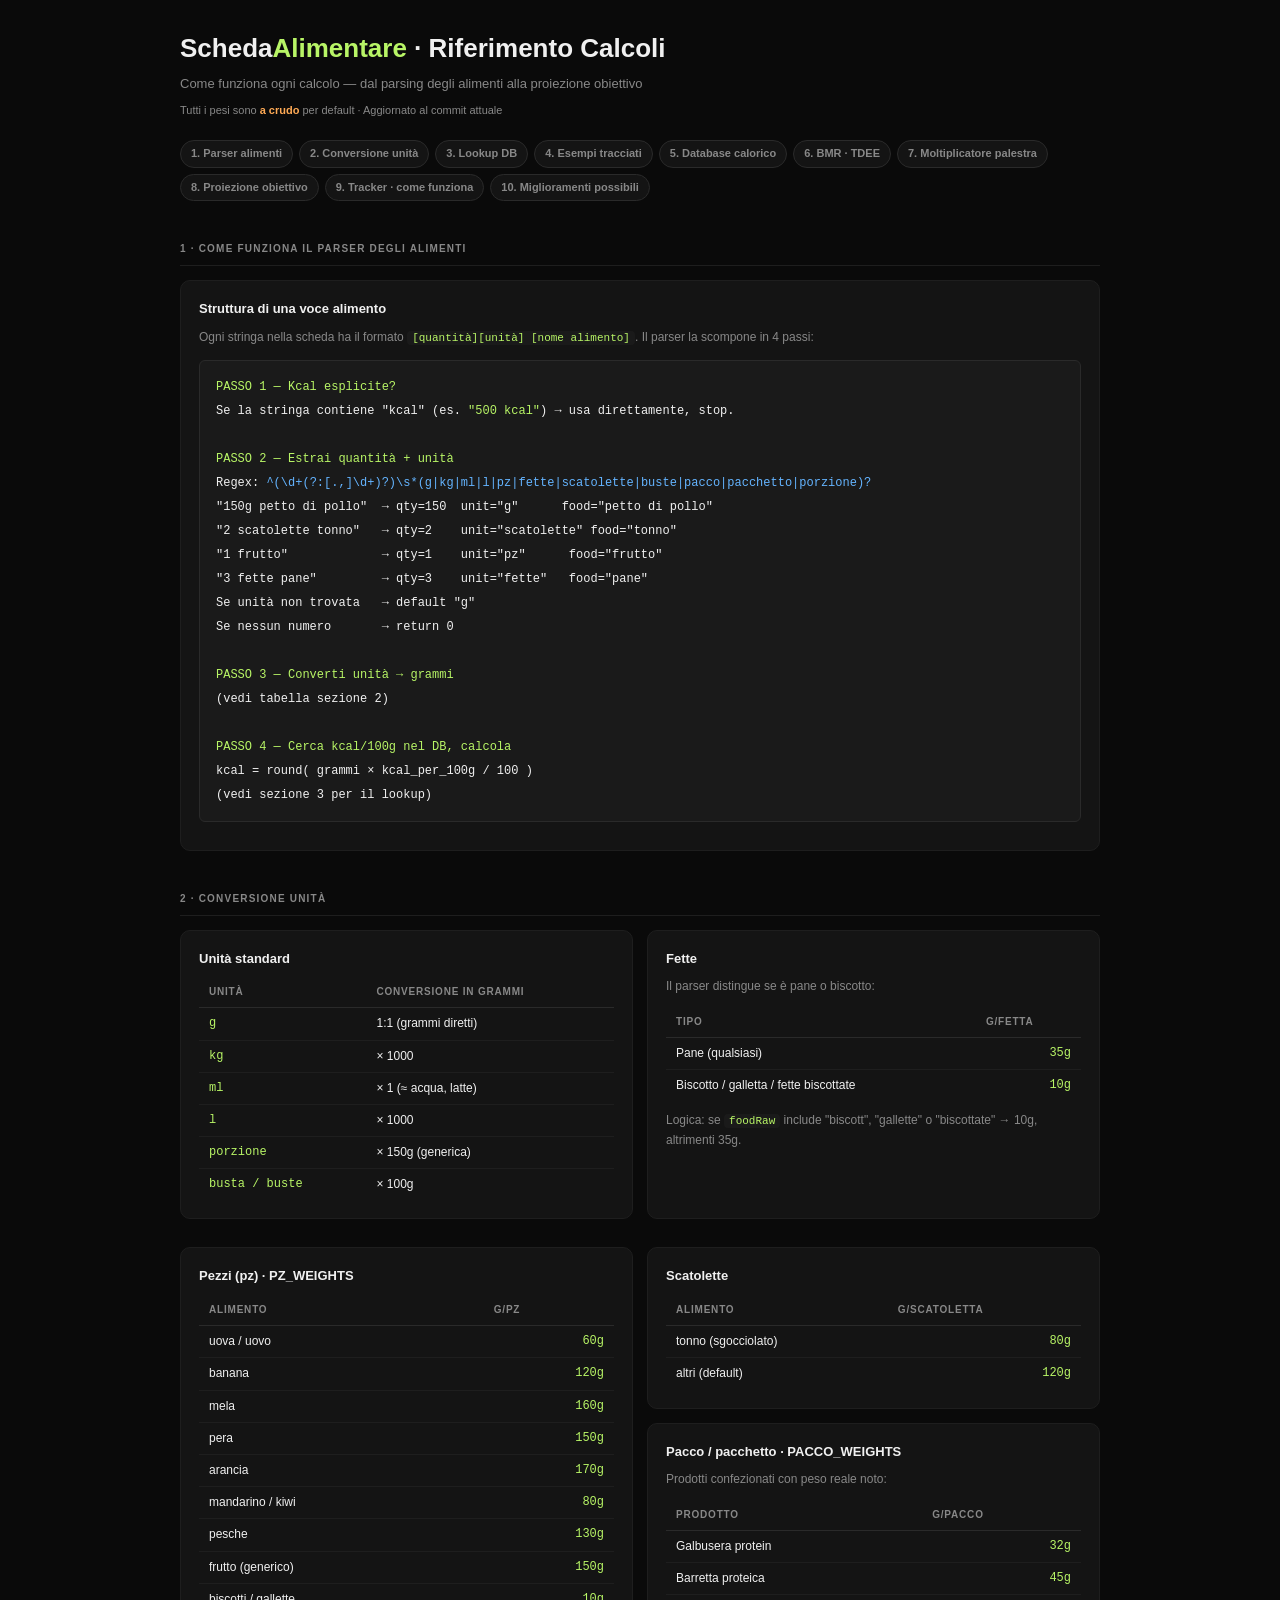
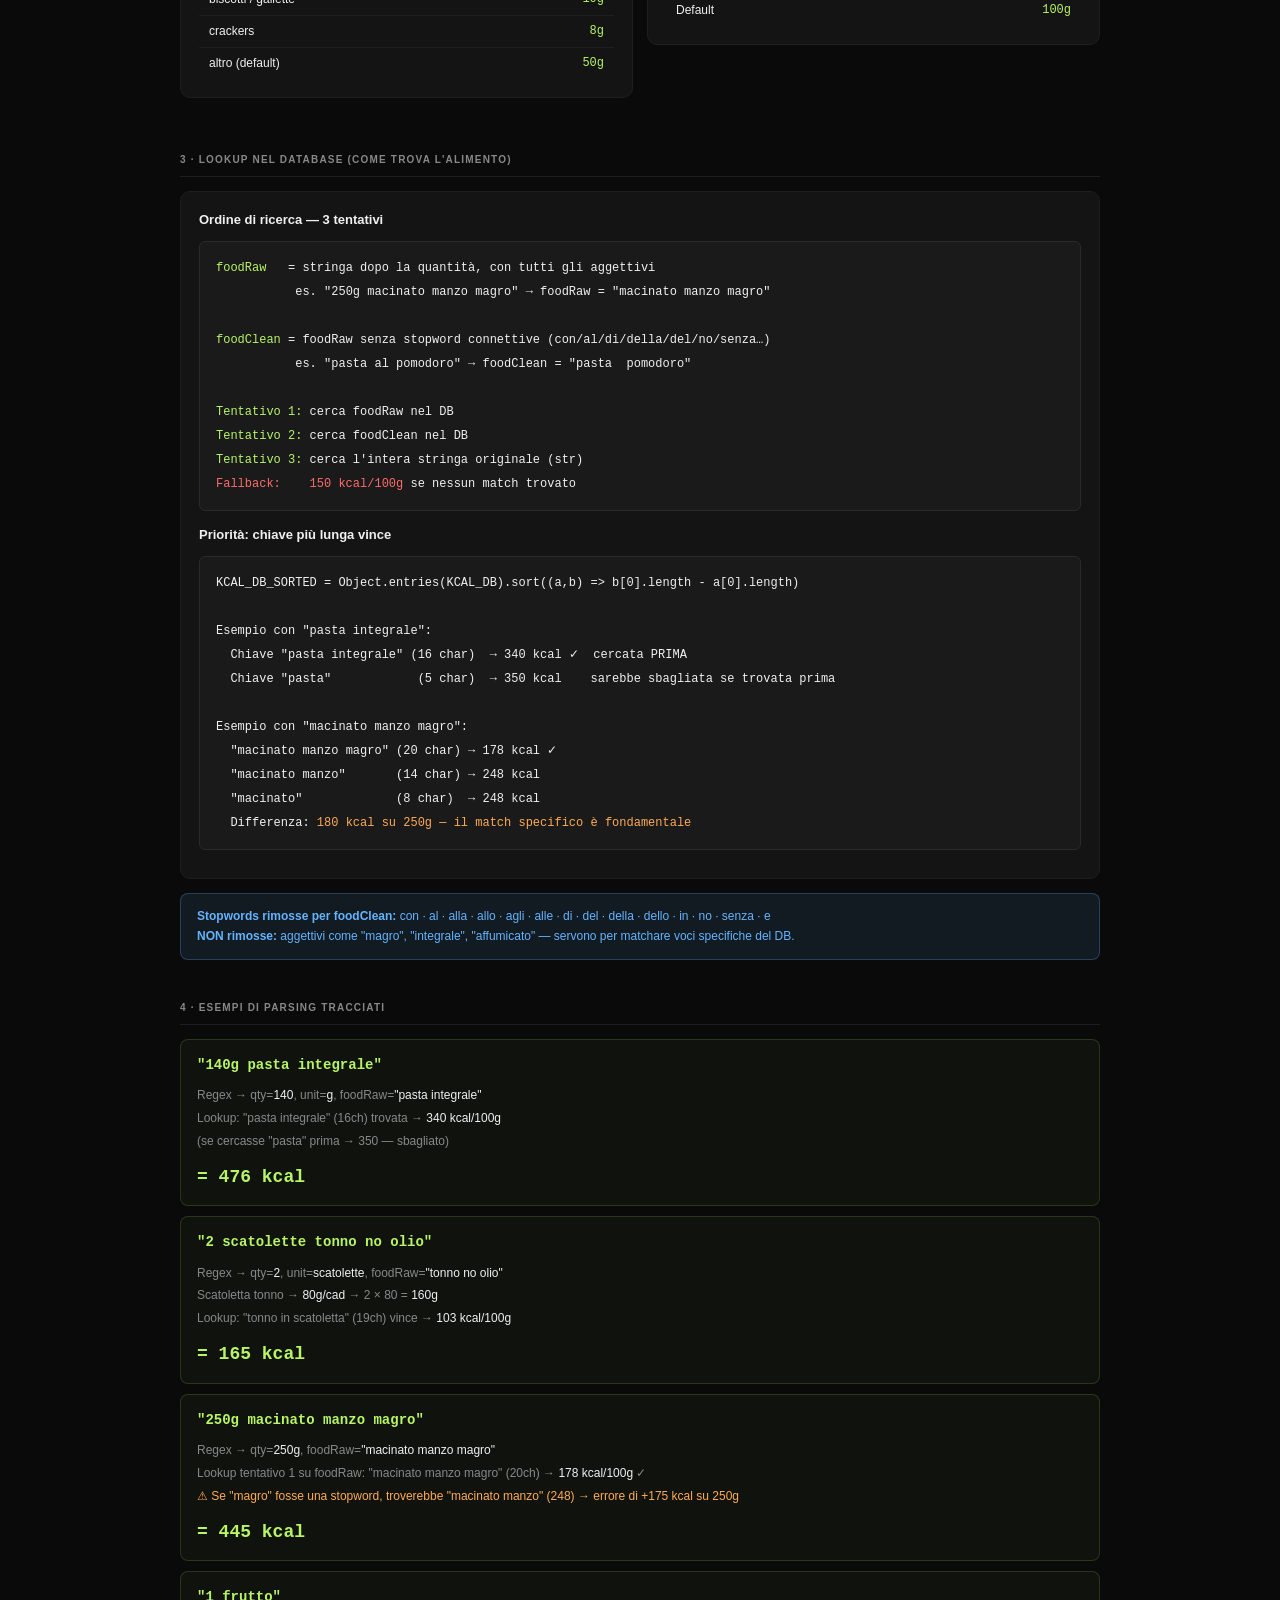
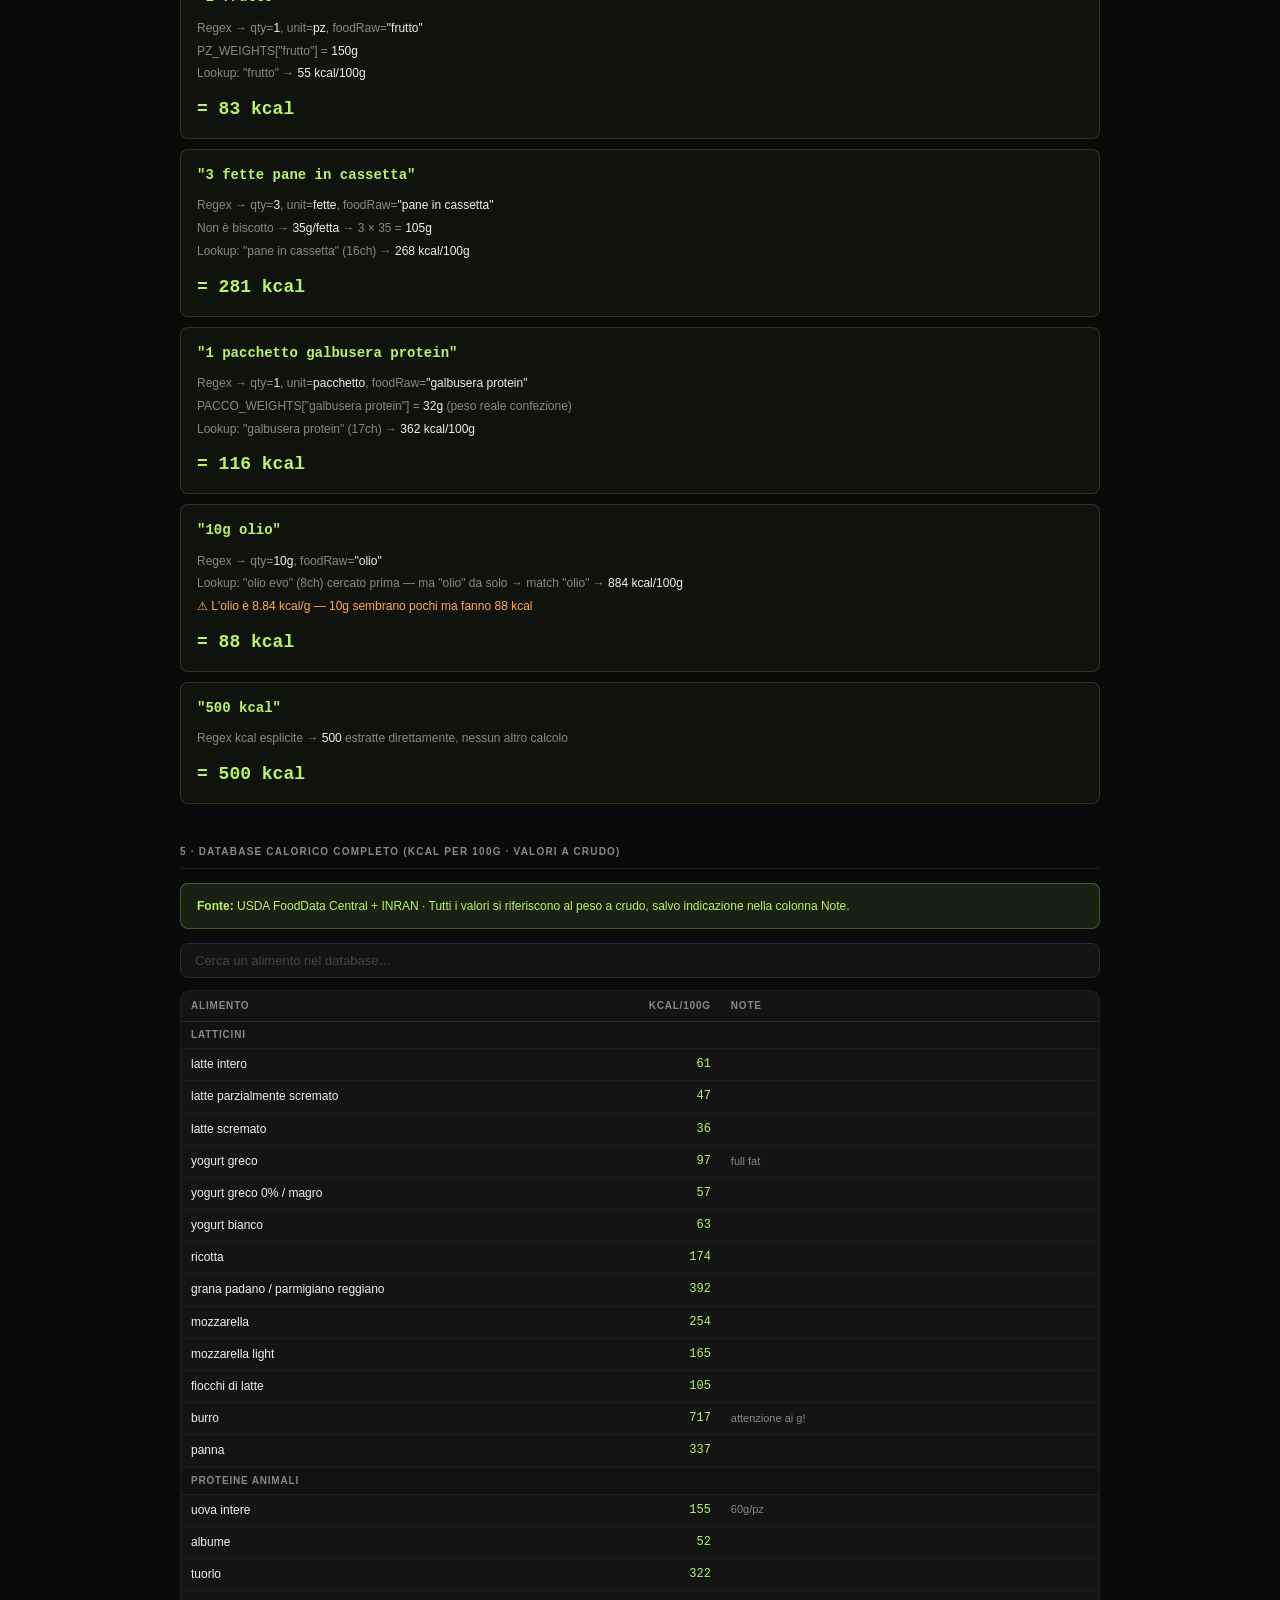
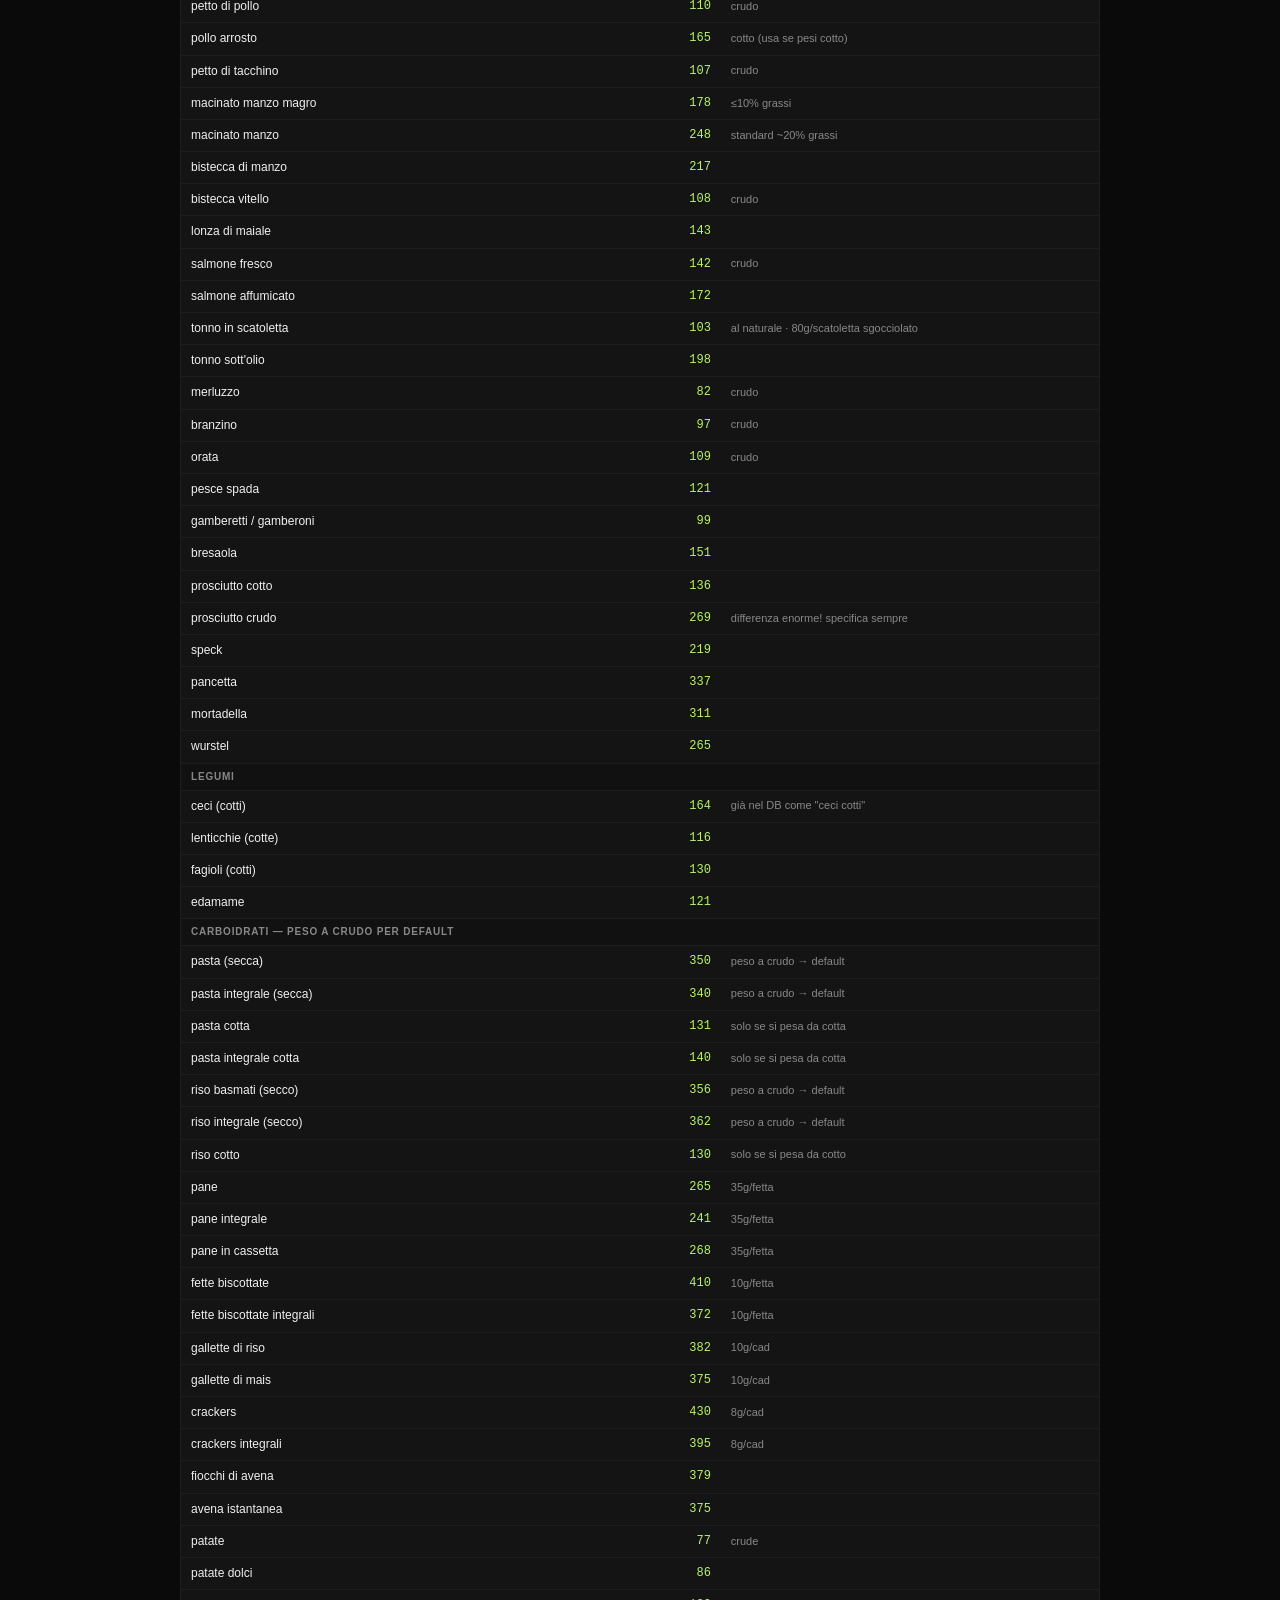
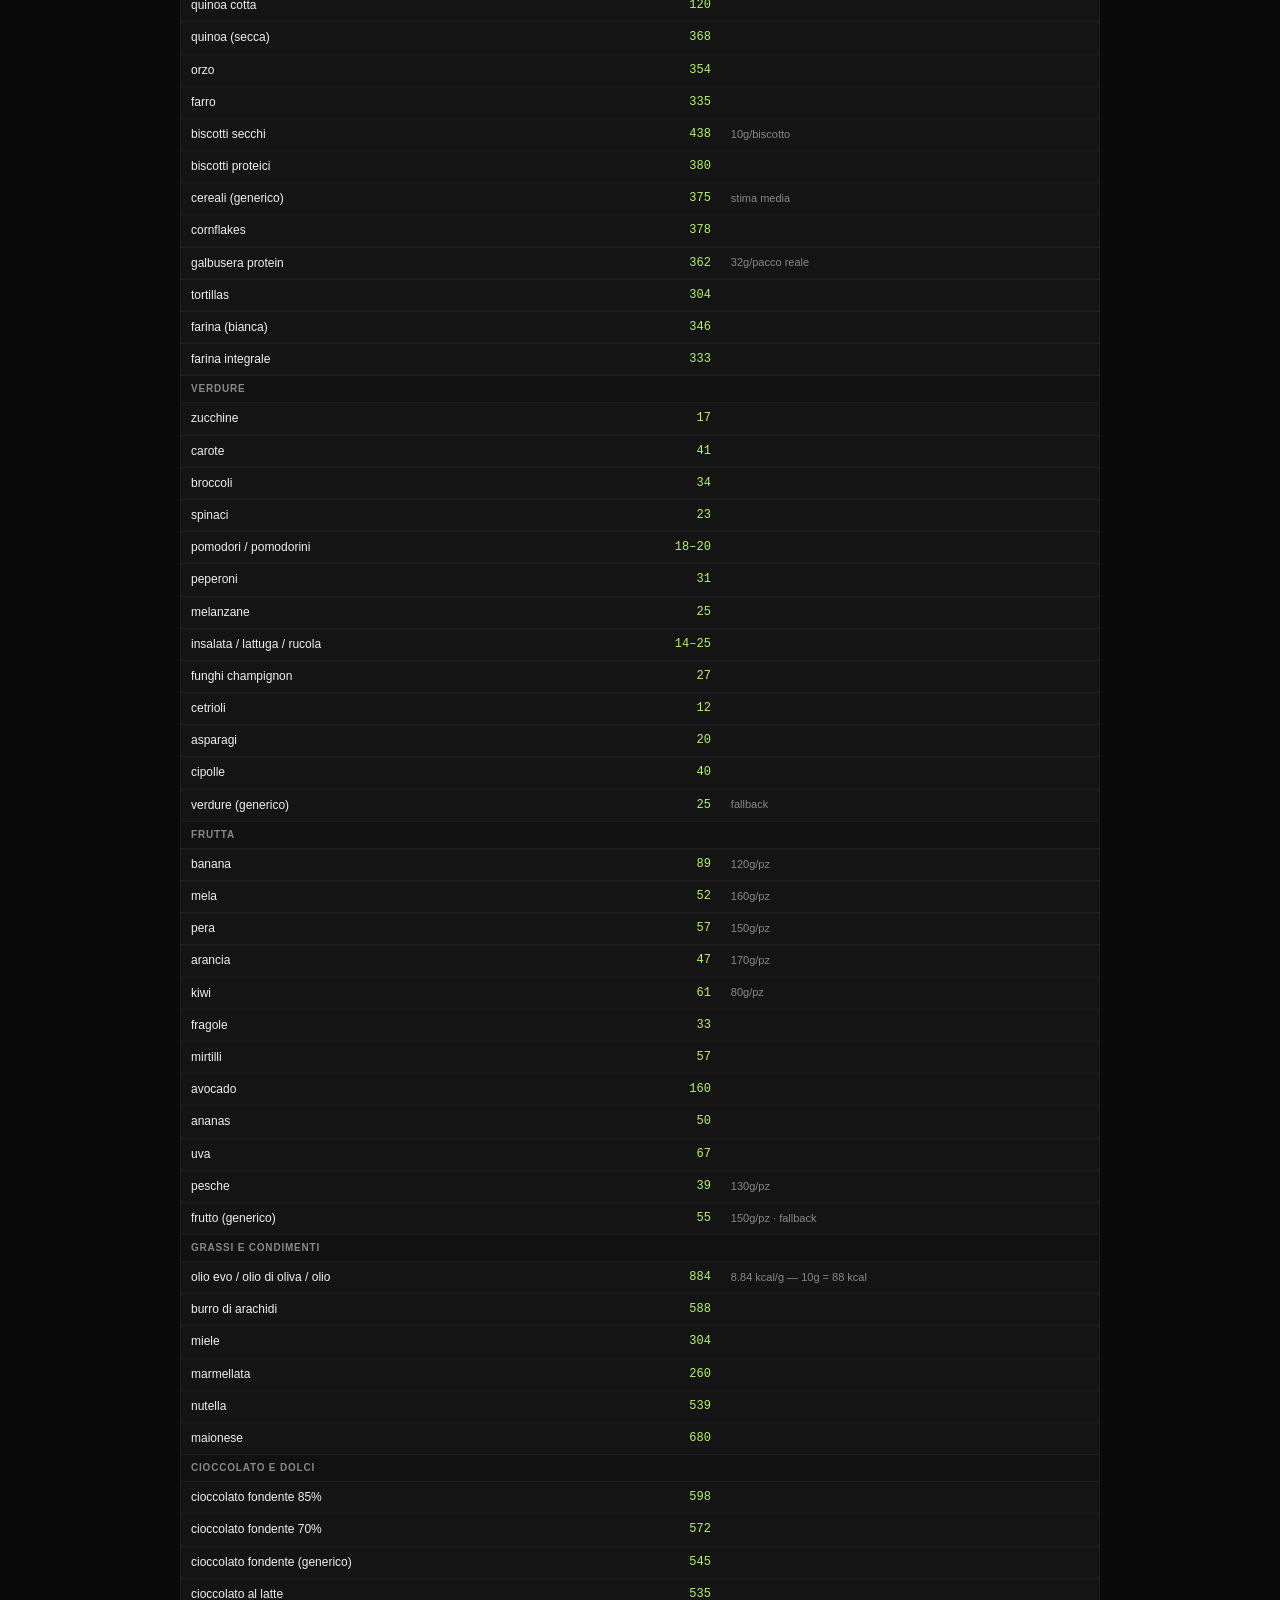
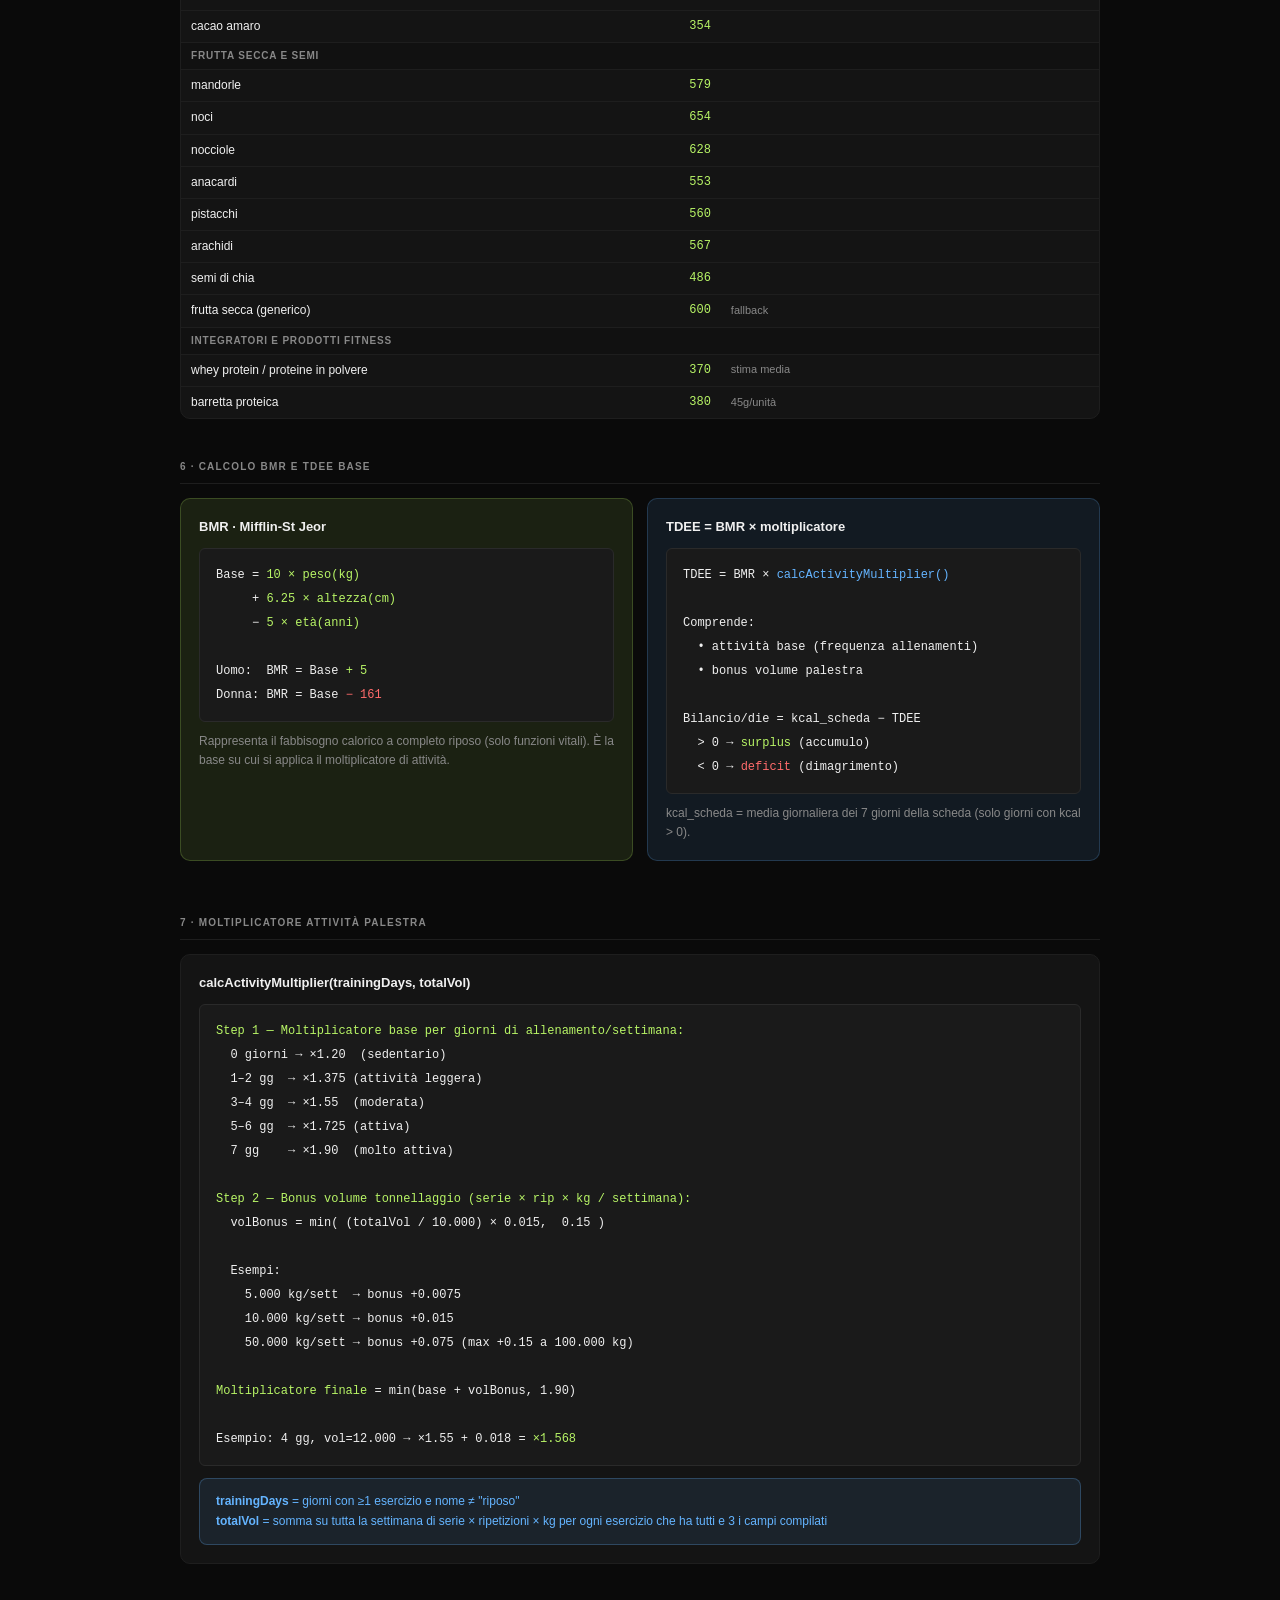
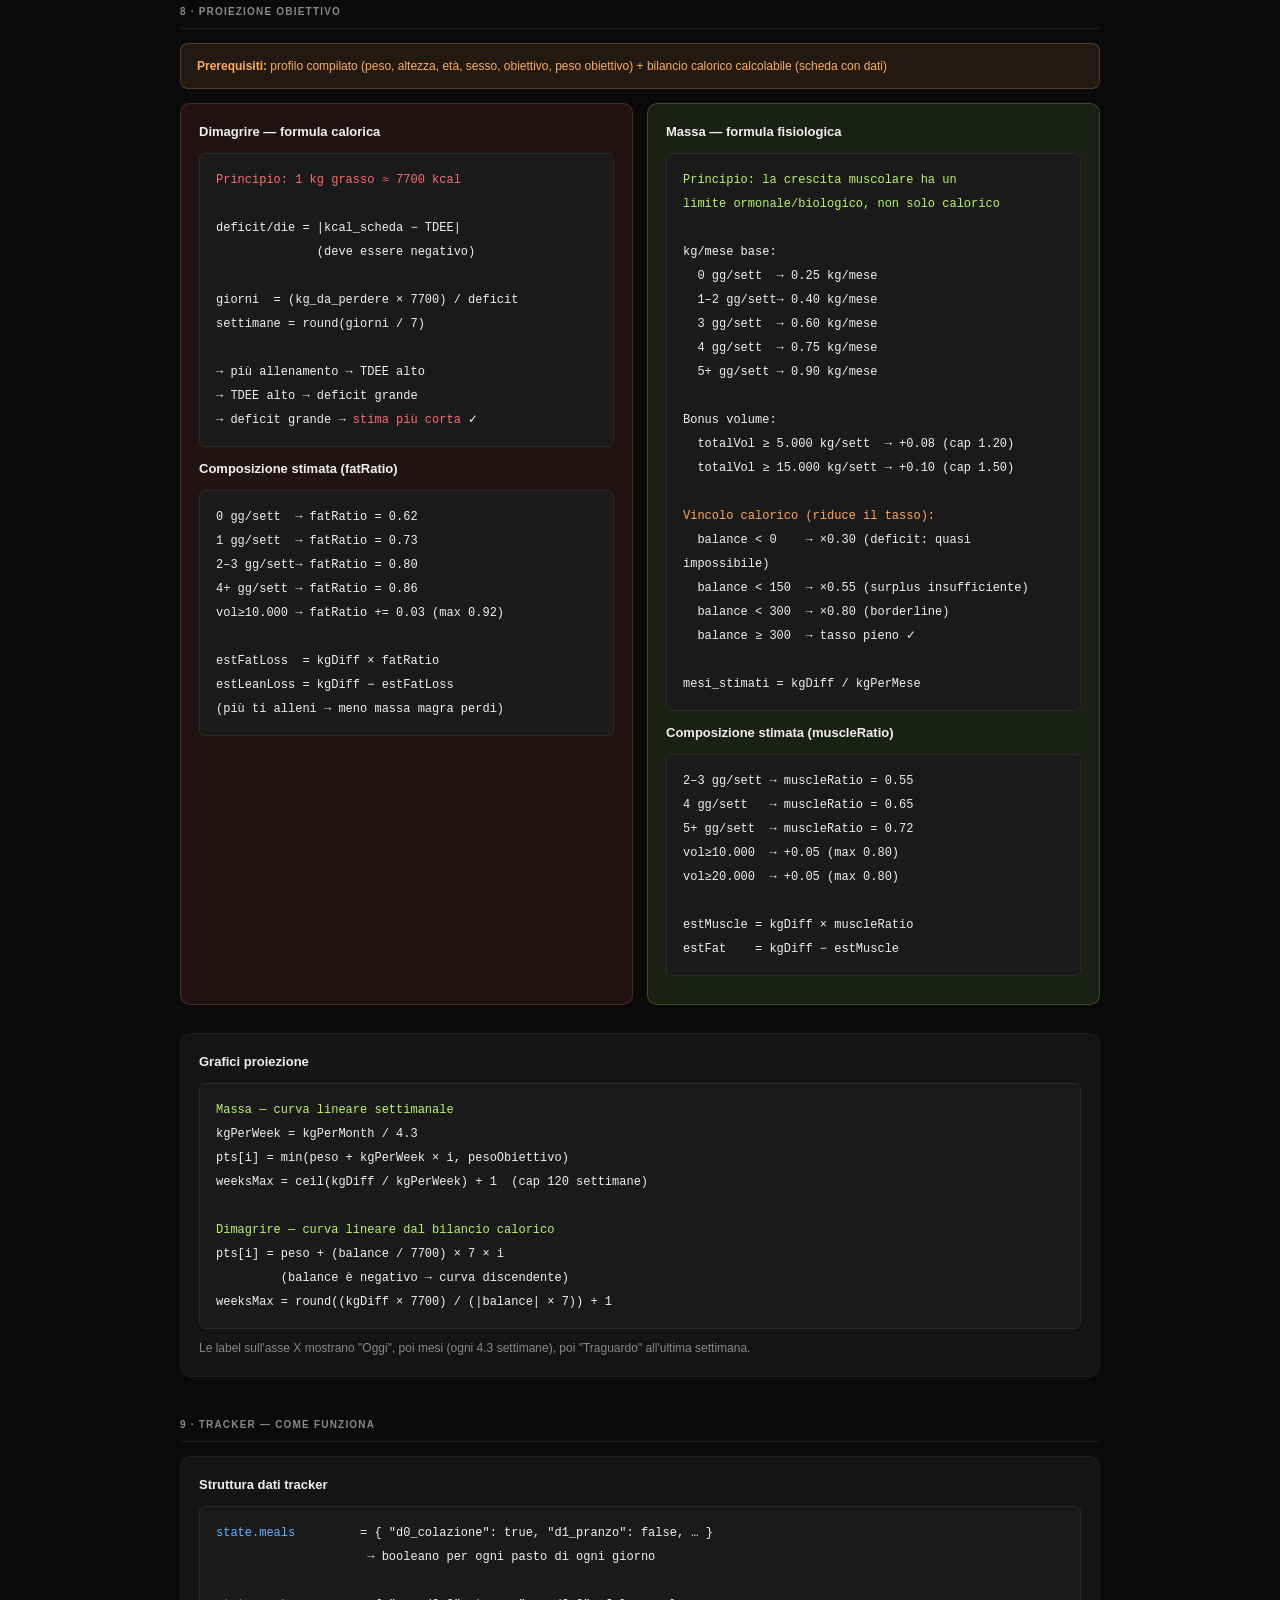
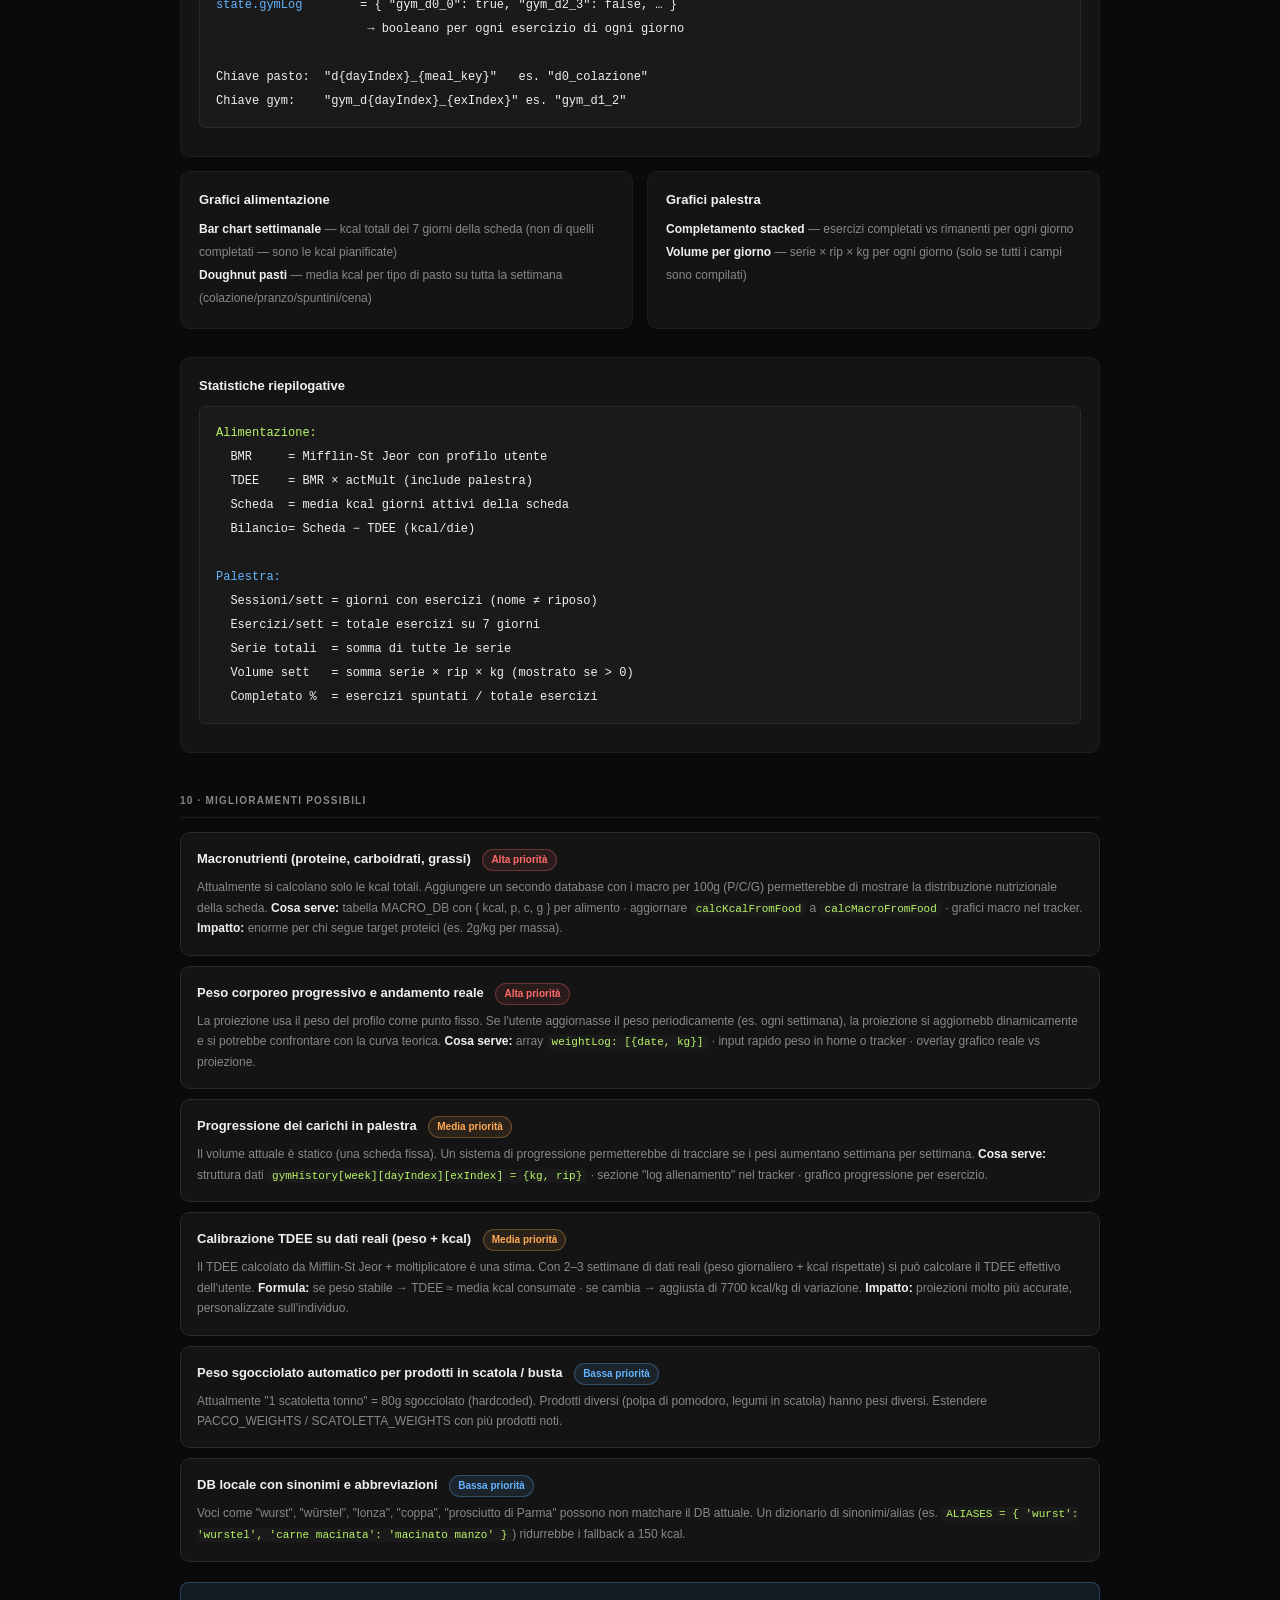
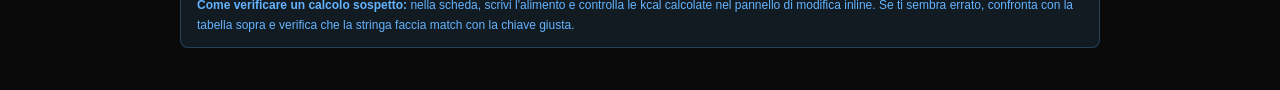
==== calorie-reference.html @ 5e5587f1 "Rewrite calorie-reference.html with full technical documentation Complete coverage of all calculatio" ====
<!DOCTYPE html>
<html lang="it">
<head>
<meta charset="UTF-8">
<meta name="viewport" content="width=device-width, initial-scale=1.0">
<title>SchedaAlimentare · Riferimento completo calcoli</title>
<style>
  :root {
    --green: #b8f566; --green-dim: rgba(184,245,102,.1);
    --blue: #64b4ff;  --blue-dim: rgba(100,180,255,.1);
    --orange: #ffaa55; --orange-dim: rgba(255,170,85,.1);
    --red: #ff6b6b;   --red-dim: rgba(255,107,107,.1);
    --bg: #0a0a0a; --bg2: #111; --card: #141414; --card2: #1a1a1a;
    --border: #1e1e1e; --border2: #2a2a2a;
    --text: #f0f0f0; --mid: #888; --soft: #444;
    --mono: 'Courier New', monospace;
  }
  * { box-sizing: border-box; margin: 0; padding: 0; }
  body { background: var(--bg); color: var(--text); font-family: -apple-system, BlinkMacSystemFont, 'Segoe UI', sans-serif; font-size: 13px; line-height: 1.6; padding: 28px 20px; max-width: 960px; margin: 0 auto; }
  a { color: var(--green); text-decoration: none; }

  /* ── Typography ── */
  h1 { font-size: 26px; font-weight: 800; margin-bottom: 4px; }
  h1 em { color: var(--green); font-style: normal; }
  .sub { color: var(--mid); font-size: 13px; margin-bottom: 8px; }
  .toc { display: flex; flex-wrap: wrap; gap: 6px; margin: 20px 0 36px; }
  .toc a { font-size: 11px; font-weight: 700; padding: 4px 10px; background: var(--card); border: 1px solid var(--border2); border-radius: 20px; color: var(--mid); transition: color .15s, border-color .15s; }
  .toc a:hover { color: var(--green); border-color: rgba(184,245,102,.3); }
  h2 { font-size: 10px; font-weight: 700; letter-spacing: .12em; text-transform: uppercase; color: var(--mid); margin: 40px 0 14px; border-bottom: 1px solid var(--border); padding-bottom: 8px; }
  h3 { font-size: 13px; font-weight: 700; margin-bottom: 8px; color: var(--text); }

  /* ── Cards ── */
  .card { background: var(--card); border: 1px solid var(--border); border-radius: 10px; padding: 18px; margin-bottom: 14px; }
  .card-green { background: var(--green-dim); border-color: rgba(184,245,102,.2); }
  .card-blue  { background: var(--blue-dim);  border-color: rgba(100,180,255,.2); }
  .card-orange{ background: var(--orange-dim);border-color: rgba(255,170,85,.2); }
  .card-red   { background: var(--red-dim);   border-color: rgba(255,107,107,.2); }
  .two-col { display: grid; grid-template-columns: 1fr 1fr; gap: 14px; margin-bottom: 14px; }
  .three-col { display: grid; grid-template-columns: 1fr 1fr 1fr; gap: 14px; margin-bottom: 14px; }
  @media(max-width:640px){ .two-col,.three-col { grid-template-columns:1fr; } }

  /* ── Code/formula ── */
  .formula { font-family: var(--mono); background: var(--card2); border: 1px solid var(--border2); border-radius: 6px; padding: 14px 16px; margin: 10px 0; font-size: 12px; line-height: 2; white-space: pre-wrap; }
  .hl   { color: var(--green); }
  .hlb  { color: var(--blue); }
  .hlo  { color: var(--orange); }
  .hlr  { color: var(--red); }
  code  { font-family: var(--mono); background: var(--card2); border-radius: 4px; padding: 1px 5px; font-size: 11px; color: var(--green); }

  /* ── Tables ── */
  table { width: 100%; border-collapse: collapse; }
  th { text-align: left; font-size: 10px; font-weight: 700; letter-spacing: .08em; text-transform: uppercase; color: var(--mid); padding: 7px 10px; border-bottom: 1px solid var(--border2); }
  td { padding: 6px 10px; border-bottom: 1px solid var(--border); font-size: 12px; }
  tr:last-child td { border-bottom: none; }
  td.mono { font-family: var(--mono); color: var(--green); }
  td.num  { font-family: var(--mono); color: var(--green); text-align: right; }
  td.note { color: var(--mid); font-size: 11px; }
  .cat-hdr td { background: var(--bg2); color: var(--mid); font-size: 10px; font-weight: 700; letter-spacing: .08em; text-transform: uppercase; padding: 5px 10px; }

  /* ── Examples ── */
  .example { background: rgba(184,245,102,.04); border: 1px solid rgba(184,245,102,.15); border-radius: 8px; padding: 14px 16px; margin-bottom: 10px; }
  .ex-input { font-family: var(--mono); color: var(--green); font-size: 14px; margin-bottom: 8px; font-weight: 700; }
  .ex-steps { color: var(--mid); font-size: 12px; line-height: 1.9; }
  .ex-steps span { color: var(--text); }
  .ex-steps .warn-span { color: var(--orange); }
  .ex-result { font-size: 18px; font-weight: 800; color: var(--green); margin-top: 10px; font-family: var(--mono); }

  /* ── Badges & pills ── */
  .badge { display: inline-block; font-size: 10px; font-weight: 700; padding: 1px 7px; border-radius: 20px; }
  .badge-g { background: var(--green-dim); color: var(--green); border: 1px solid rgba(184,245,102,.3); }
  .badge-b { background: var(--blue-dim);  color: var(--blue);  border: 1px solid rgba(100,180,255,.3); }
  .badge-o { background: var(--orange-dim);color: var(--orange);border: 1px solid rgba(255,170,85,.3); }
  .badge-r { background: var(--red-dim);   color: var(--red);   border: 1px solid rgba(255,107,107,.3); }

  /* ── Warn/info boxes ── */
  .info-box { border-radius: 8px; padding: 12px 16px; margin-bottom: 14px; font-size: 12px; line-height: 1.7; }
  .info-box.warn  { background: var(--orange-dim); border: 1px solid rgba(255,170,85,.25); color: var(--orange); }
  .info-box.good  { background: var(--green-dim);  border: 1px solid rgba(184,245,102,.25); color: var(--green); }
  .info-box.info  { background: var(--blue-dim);   border: 1px solid rgba(100,180,255,.25); color: var(--blue); }
  .info-box.bad   { background: var(--red-dim);    border: 1px solid rgba(255,107,107,.25); color: var(--red); }
  .info-box strong { font-weight: 700; }

  /* ── Search ── */
  .search-wrap { margin-bottom: 12px; }
  #searchInput { background: var(--card); border: 1px solid var(--border2); border-radius: 8px; padding: 9px 14px; color: var(--text); font-size: 13px; width: 100%; outline: none; transition: border-color .2s; }
  #searchInput:focus { border-color: rgba(184,245,102,.4); }
  #searchInput::placeholder { color: var(--soft); }
  .hidden { display: none !important; }

  /* ── Improvement cards ── */
  .improve-card { background: var(--card); border: 1px solid var(--border2); border-radius: 10px; padding: 16px; margin-bottom: 10px; }
  .improve-title { font-size: 13px; font-weight: 700; margin-bottom: 6px; }
  .improve-body  { font-size: 12px; color: var(--mid); line-height: 1.7; }
  .improve-body strong { color: var(--text); }
  .priority { display: inline-flex; align-items: center; gap: 5px; font-size: 10px; font-weight: 700; padding: 2px 8px; border-radius: 20px; margin-left: 8px; vertical-align: middle; }
  .p-high   { background: var(--red-dim);   color: var(--red);    border: 1px solid rgba(255,107,107,.3); }
  .p-med    { background: var(--orange-dim);color: var(--orange); border: 1px solid rgba(255,170,85,.3); }
  .p-low    { background: var(--blue-dim);  color: var(--blue);   border: 1px solid rgba(100,180,255,.3); }
</style>
</head>
<body>

<h1>Scheda<em>Alimentare</em> · Riferimento Calcoli</h1>
<div class="sub">Come funziona ogni calcolo — dal parsing degli alimenti alla proiezione obiettivo</div>
<div class="sub" style="margin-top:4px;font-size:11px">Tutti i pesi sono <strong style="color:var(--orange)">a crudo</strong> per default · Aggiornato al commit attuale</div>

<div class="toc">
  <a href="#s-parser">1. Parser alimenti</a>
  <a href="#s-units">2. Conversione unità</a>
  <a href="#s-lookup">3. Lookup DB</a>
  <a href="#s-examples">4. Esempi tracciati</a>
  <a href="#s-db">5. Database calorico</a>
  <a href="#s-bmr">6. BMR · TDEE</a>
  <a href="#s-gym">7. Moltiplicatore palestra</a>
  <a href="#s-proj">8. Proiezione obiettivo</a>
  <a href="#s-tracker">9. Tracker · come funziona</a>
  <a href="#s-improve">10. Miglioramenti possibili</a>
</div>

<!-- ══════════════════════════════════════════════════════ -->
<h2 id="s-parser">1 · Come funziona il parser degli alimenti</h2>

<div class="card">
  <h3>Struttura di una voce alimento</h3>
  <p style="color:var(--mid);margin-bottom:12px;font-size:12px">Ogni stringa nella scheda ha il formato <code>[quantità][unità] [nome alimento]</code>. Il parser la scompone in 4 passi:</p>
  <div class="formula"><span class="hl">PASSO 1 — Kcal esplicite?</span>
Se la stringa contiene "kcal" (es. <span class="hl">"500 kcal"</span>) → usa direttamente, stop.

<span class="hl">PASSO 2 — Estrai quantità + unità</span>
Regex: <span class="hlb">^(\d+(?:[.,]\d+)?)\s*(g|kg|ml|l|pz|fette|scatolette|buste|pacco|pacchetto|porzione)?</span>
"150g petto di pollo"  → qty=150  unit="g"      food="petto di pollo"
"2 scatolette tonno"   → qty=2    unit="scatolette" food="tonno"
"1 frutto"             → qty=1    unit="pz"      food="frutto"
"3 fette pane"         → qty=3    unit="fette"   food="pane"
Se unità non trovata   → default "g"
Se nessun numero       → return 0

<span class="hl">PASSO 3 — Converti unità → grammi</span>
(vedi tabella sezione 2)

<span class="hl">PASSO 4 — Cerca kcal/100g nel DB, calcola</span>
kcal = round( grammi × kcal_per_100g / 100 )
(vedi sezione 3 per il lookup)</div>
</div>

<!-- ══════════════════════════════════════════════════════ -->
<h2 id="s-units">2 · Conversione unità</h2>

<div class="two-col">
<div class="card">
  <h3>Unità standard</h3>
  <table>
    <tr><th>Unità</th><th>Conversione in grammi</th></tr>
    <tr><td class="mono">g</td><td>1:1 (grammi diretti)</td></tr>
    <tr><td class="mono">kg</td><td>× 1000</td></tr>
    <tr><td class="mono">ml</td><td>× 1 (≈ acqua, latte)</td></tr>
    <tr><td class="mono">l</td><td>× 1000</td></tr>
    <tr><td class="mono">porzione</td><td>× 150g (generica)</td></tr>
    <tr><td class="mono">busta / buste</td><td>× 100g</td></tr>
  </table>
</div>
<div class="card">
  <h3>Fette</h3>
  <p style="color:var(--mid);font-size:12px;margin-bottom:10px">Il parser distingue se è pane o biscotto:</p>
  <table>
    <tr><th>Tipo</th><th>g/fetta</th></tr>
    <tr><td>Pane (qualsiasi)</td><td class="num">35g</td></tr>
    <tr><td>Biscotto / galletta / fette biscottate</td><td class="num">10g</td></tr>
  </table>
  <div style="margin-top:10px;font-size:12px;color:var(--mid)">Logica: se <code>foodRaw</code> include "biscott", "gallette" o "biscottate" → 10g, altrimenti 35g.</div>
</div>
</div>

<div class="two-col">
<div class="card">
  <h3>Pezzi (pz) · PZ_WEIGHTS</h3>
  <table>
    <tr><th>Alimento</th><th>g/pz</th></tr>
    <tr><td>uova / uovo</td><td class="num">60g</td></tr>
    <tr><td>banana</td><td class="num">120g</td></tr>
    <tr><td>mela</td><td class="num">160g</td></tr>
    <tr><td>pera</td><td class="num">150g</td></tr>
    <tr><td>arancia</td><td class="num">170g</td></tr>
    <tr><td>mandarino / kiwi</td><td class="num">80g</td></tr>
    <tr><td>pesche</td><td class="num">130g</td></tr>
    <tr><td>frutto (generico)</td><td class="num">150g</td></tr>
    <tr><td>biscotti / gallette</td><td class="num">10g</td></tr>
    <tr><td>crackers</td><td class="num">8g</td></tr>
    <tr><td>altro (default)</td><td class="num">50g</td></tr>
  </table>
</div>
<div>
  <div class="card">
    <h3>Scatolette</h3>
    <table>
      <tr><th>Alimento</th><th>g/scatoletta</th></tr>
      <tr><td>tonno (sgocciolato)</td><td class="num">80g</td></tr>
      <tr><td>altri (default)</td><td class="num">120g</td></tr>
    </table>
  </div>
  <div class="card" style="margin-top:0">
    <h3>Pacco / pacchetto · PACCO_WEIGHTS</h3>
    <p style="color:var(--mid);font-size:12px;margin-bottom:10px">Prodotti confezionati con peso reale noto:</p>
    <table>
      <tr><th>Prodotto</th><th>g/pacco</th></tr>
      <tr><td>Galbusera protein</td><td class="num">32g</td></tr>
      <tr><td>Barretta proteica</td><td class="num">45g</td></tr>
      <tr><td>Default</td><td class="num">100g</td></tr>
    </table>
  </div>
</div>
</div>

<!-- ══════════════════════════════════════════════════════ -->
<h2 id="s-lookup">3 · Lookup nel database (come trova l'alimento)</h2>

<div class="card">
  <h3>Ordine di ricerca — 3 tentativi</h3>
  <div class="formula"><span class="hl">foodRaw</span>   = stringa dopo la quantità, con tutti gli aggettivi
           es. "250g macinato manzo magro" → foodRaw = "macinato manzo magro"

<span class="hl">foodClean</span> = foodRaw senza stopword connettive (con/al/di/della/del/no/senza…)
           es. "pasta al pomodoro" → foodClean = "pasta  pomodoro"

<span class="hl">Tentativo 1:</span> cerca foodRaw nel DB
<span class="hl">Tentativo 2:</span> cerca foodClean nel DB
<span class="hl">Tentativo 3:</span> cerca l'intera stringa originale (str)
<span class="hlr">Fallback:    150 kcal/100g</span> se nessun match trovato</div>

  <h3 style="margin-top:14px">Priorità: chiave più lunga vince</h3>
  <div class="formula">KCAL_DB_SORTED = Object.entries(KCAL_DB).sort((a,b) => b[0].length - a[0].length)

Esempio con "pasta integrale":
  Chiave "pasta integrale" (16 char)  → 340 kcal ✓  cercata PRIMA
  Chiave "pasta"            (5 char)  → 350 kcal    sarebbe sbagliata se trovata prima

Esempio con "macinato manzo magro":
  "macinato manzo magro" (20 char) → 178 kcal ✓
  "macinato manzo"       (14 char) → 248 kcal
  "macinato"             (8 char)  → 248 kcal
  Differenza: <span class="hlo">180 kcal su 250g — il match specifico è fondamentale</span></div>
</div>

<div class="info-box info">
  <strong>Stopwords rimosse per foodClean:</strong> con · al · alla · allo · agli · alle · di · del · della · dello · in · no · senza · e<br>
  <strong>NON rimosse:</strong> aggettivi come "magro", "integrale", "affumicato" — servono per matchare voci specifiche del DB.
</div>

<!-- ══════════════════════════════════════════════════════ -->
<h2 id="s-examples">4 · Esempi di parsing tracciati</h2>

<div class="example">
  <div class="ex-input">"140g pasta integrale"</div>
  <div class="ex-steps">
    Regex → qty=<span>140</span>, unit=<span>g</span>, foodRaw=<span>"pasta integrale"</span><br>
    Lookup: "pasta integrale" (16ch) trovata → <span>340 kcal/100g</span><br>
    (se cercasse "pasta" prima → 350 — sbagliato)
  </div>
  <div class="ex-result">= 476 kcal</div>
</div>

<div class="example">
  <div class="ex-input">"2 scatolette tonno no olio"</div>
  <div class="ex-steps">
    Regex → qty=<span>2</span>, unit=<span>scatolette</span>, foodRaw=<span>"tonno no olio"</span><br>
    Scatoletta tonno → <span>80g/cad</span> → 2 × 80 = <span>160g</span><br>
    Lookup: "tonno in scatoletta" (19ch) vince → <span>103 kcal/100g</span>
  </div>
  <div class="ex-result">= 165 kcal</div>
</div>

<div class="example">
  <div class="ex-input">"250g macinato manzo magro"</div>
  <div class="ex-steps">
    Regex → qty=<span>250g</span>, foodRaw=<span>"macinato manzo magro"</span><br>
    Lookup tentativo 1 su foodRaw: "macinato manzo magro" (20ch) → <span>178 kcal/100g</span> ✓<br>
    <span class="warn-span">⚠ Se "magro" fosse una stopword, troverebbe "macinato manzo" (248) → errore di +175 kcal su 250g</span>
  </div>
  <div class="ex-result">= 445 kcal</div>
</div>

<div class="example">
  <div class="ex-input">"1 frutto"</div>
  <div class="ex-steps">
    Regex → qty=<span>1</span>, unit=<span>pz</span>, foodRaw=<span>"frutto"</span><br>
    PZ_WEIGHTS["frutto"] = <span>150g</span><br>
    Lookup: "frutto" → <span>55 kcal/100g</span>
  </div>
  <div class="ex-result">= 83 kcal</div>
</div>

<div class="example">
  <div class="ex-input">"3 fette pane in cassetta"</div>
  <div class="ex-steps">
    Regex → qty=<span>3</span>, unit=<span>fette</span>, foodRaw=<span>"pane in cassetta"</span><br>
    Non è biscotto → <span>35g/fetta</span> → 3 × 35 = <span>105g</span><br>
    Lookup: "pane in cassetta" (16ch) → <span>268 kcal/100g</span>
  </div>
  <div class="ex-result">= 281 kcal</div>
</div>

<div class="example">
  <div class="ex-input">"1 pacchetto galbusera protein"</div>
  <div class="ex-steps">
    Regex → qty=<span>1</span>, unit=<span>pacchetto</span>, foodRaw=<span>"galbusera protein"</span><br>
    PACCO_WEIGHTS["galbusera protein"] = <span>32g</span> (peso reale confezione)<br>
    Lookup: "galbusera protein" (17ch) → <span>362 kcal/100g</span>
  </div>
  <div class="ex-result">= 116 kcal</div>
</div>

<div class="example">
  <div class="ex-input">"10g olio"</div>
  <div class="ex-steps">
    Regex → qty=<span>10g</span>, foodRaw=<span>"olio"</span><br>
    Lookup: "olio evo" (8ch) cercato prima — ma "olio" da solo → match "olio" → <span>884 kcal/100g</span><br>
    <span class="warn-span">⚠ L'olio è 8.84 kcal/g — 10g sembrano pochi ma fanno 88 kcal</span>
  </div>
  <div class="ex-result">= 88 kcal</div>
</div>

<div class="example">
  <div class="ex-input">"500 kcal"</div>
  <div class="ex-steps">
    Regex kcal esplicite → <span>500</span> estratte direttamente, nessun altro calcolo
  </div>
  <div class="ex-result">= 500 kcal</div>
</div>

<!-- ══════════════════════════════════════════════════════ -->
<h2 id="s-db">5 · Database calorico completo (kcal per 100g · valori a crudo)</h2>

<div class="info-box good">
  <strong>Fonte:</strong> USDA FoodData Central + INRAN · Tutti i valori si riferiscono al peso a crudo, salvo indicazione nella colonna Note.
</div>

<div class="search-wrap">
  <input type="text" id="searchInput" placeholder="Cerca un alimento nel database…" oninput="filterTable()">
</div>
<div class="card" style="padding:0;overflow:hidden">
  <table id="kcalTable">
    <tr><th>Alimento</th><th style="text-align:right">kcal/100g</th><th>Note</th></tr>

    <tr class="cat-hdr"><td colspan="3">Latticini</td></tr>
    <tr><td>latte intero</td><td class="num">61</td><td class="note"></td></tr>
    <tr><td>latte parzialmente scremato</td><td class="num">47</td><td class="note"></td></tr>
    <tr><td>latte scremato</td><td class="num">36</td><td class="note"></td></tr>
    <tr><td>yogurt greco</td><td class="num">97</td><td class="note">full fat</td></tr>
    <tr><td>yogurt greco 0% / magro</td><td class="num">57</td><td class="note"></td></tr>
    <tr><td>yogurt bianco</td><td class="num">63</td><td class="note"></td></tr>
    <tr><td>ricotta</td><td class="num">174</td><td class="note"></td></tr>
    <tr><td>grana padano / parmigiano reggiano</td><td class="num">392</td><td class="note"></td></tr>
    <tr><td>mozzarella</td><td class="num">254</td><td class="note"></td></tr>
    <tr><td>mozzarella light</td><td class="num">165</td><td class="note"></td></tr>
    <tr><td>fiocchi di latte</td><td class="num">105</td><td class="note"></td></tr>
    <tr><td>burro</td><td class="num">717</td><td class="note">attenzione ai g!</td></tr>
    <tr><td>panna</td><td class="num">337</td><td class="note"></td></tr>

    <tr class="cat-hdr"><td colspan="3">Proteine animali</td></tr>
    <tr><td>uova intere</td><td class="num">155</td><td class="note">60g/pz</td></tr>
    <tr><td>albume</td><td class="num">52</td><td class="note"></td></tr>
    <tr><td>tuorlo</td><td class="num">322</td><td class="note"></td></tr>
    <tr><td>petto di pollo</td><td class="num">110</td><td class="note">crudo</td></tr>
    <tr><td>pollo arrosto</td><td class="num">165</td><td class="note">cotto (usa se pesi cotto)</td></tr>
    <tr><td>petto di tacchino</td><td class="num">107</td><td class="note">crudo</td></tr>
    <tr><td>macinato manzo magro</td><td class="num">178</td><td class="note">≤10% grassi</td></tr>
    <tr><td>macinato manzo</td><td class="num">248</td><td class="note">standard ~20% grassi</td></tr>
    <tr><td>bistecca di manzo</td><td class="num">217</td><td class="note"></td></tr>
    <tr><td>bistecca vitello</td><td class="num">108</td><td class="note">crudo</td></tr>
    <tr><td>lonza di maiale</td><td class="num">143</td><td class="note"></td></tr>
    <tr><td>salmone fresco</td><td class="num">142</td><td class="note">crudo</td></tr>
    <tr><td>salmone affumicato</td><td class="num">172</td><td class="note"></td></tr>
    <tr><td>tonno in scatoletta</td><td class="num">103</td><td class="note">al naturale · 80g/scatoletta sgocciolato</td></tr>
    <tr><td>tonno sott'olio</td><td class="num">198</td><td class="note"></td></tr>
    <tr><td>merluzzo</td><td class="num">82</td><td class="note">crudo</td></tr>
    <tr><td>branzino</td><td class="num">97</td><td class="note">crudo</td></tr>
    <tr><td>orata</td><td class="num">109</td><td class="note">crudo</td></tr>
    <tr><td>pesce spada</td><td class="num">121</td><td class="note"></td></tr>
    <tr><td>gamberetti / gamberoni</td><td class="num">99</td><td class="note"></td></tr>
    <tr><td>bresaola</td><td class="num">151</td><td class="note"></td></tr>
    <tr><td>prosciutto cotto</td><td class="num">136</td><td class="note"></td></tr>
    <tr><td>prosciutto crudo</td><td class="num">269</td><td class="note">differenza enorme! specifica sempre</td></tr>
    <tr><td>speck</td><td class="num">219</td><td class="note"></td></tr>
    <tr><td>pancetta</td><td class="num">337</td><td class="note"></td></tr>
    <tr><td>mortadella</td><td class="num">311</td><td class="note"></td></tr>
    <tr><td>wurstel</td><td class="num">265</td><td class="note"></td></tr>

    <tr class="cat-hdr"><td colspan="3">Legumi</td></tr>
    <tr><td>ceci (cotti)</td><td class="num">164</td><td class="note">già nel DB come "ceci cotti"</td></tr>
    <tr><td>lenticchie (cotte)</td><td class="num">116</td><td class="note"></td></tr>
    <tr><td>fagioli (cotti)</td><td class="num">130</td><td class="note"></td></tr>
    <tr><td>edamame</td><td class="num">121</td><td class="note"></td></tr>

    <tr class="cat-hdr"><td colspan="3">Carboidrati — peso a crudo per default</td></tr>
    <tr><td>pasta (secca)</td><td class="num">350</td><td class="note">peso a crudo → default</td></tr>
    <tr><td>pasta integrale (secca)</td><td class="num">340</td><td class="note">peso a crudo → default</td></tr>
    <tr><td>pasta cotta</td><td class="num">131</td><td class="note">solo se si pesa da cotta</td></tr>
    <tr><td>pasta integrale cotta</td><td class="num">140</td><td class="note">solo se si pesa da cotta</td></tr>
    <tr><td>riso basmati (secco)</td><td class="num">356</td><td class="note">peso a crudo → default</td></tr>
    <tr><td>riso integrale (secco)</td><td class="num">362</td><td class="note">peso a crudo → default</td></tr>
    <tr><td>riso cotto</td><td class="num">130</td><td class="note">solo se si pesa da cotto</td></tr>
    <tr><td>pane</td><td class="num">265</td><td class="note">35g/fetta</td></tr>
    <tr><td>pane integrale</td><td class="num">241</td><td class="note">35g/fetta</td></tr>
    <tr><td>pane in cassetta</td><td class="num">268</td><td class="note">35g/fetta</td></tr>
    <tr><td>fette biscottate</td><td class="num">410</td><td class="note">10g/fetta</td></tr>
    <tr><td>fette biscottate integrali</td><td class="num">372</td><td class="note">10g/fetta</td></tr>
    <tr><td>gallette di riso</td><td class="num">382</td><td class="note">10g/cad</td></tr>
    <tr><td>gallette di mais</td><td class="num">375</td><td class="note">10g/cad</td></tr>
    <tr><td>crackers</td><td class="num">430</td><td class="note">8g/cad</td></tr>
    <tr><td>crackers integrali</td><td class="num">395</td><td class="note">8g/cad</td></tr>
    <tr><td>fiocchi di avena</td><td class="num">379</td><td class="note"></td></tr>
    <tr><td>avena istantanea</td><td class="num">375</td><td class="note"></td></tr>
    <tr><td>patate</td><td class="num">77</td><td class="note">crude</td></tr>
    <tr><td>patate dolci</td><td class="num">86</td><td class="note"></td></tr>
    <tr><td>quinoa cotta</td><td class="num">120</td><td class="note"></td></tr>
    <tr><td>quinoa (secca)</td><td class="num">368</td><td class="note"></td></tr>
    <tr><td>orzo</td><td class="num">354</td><td class="note"></td></tr>
    <tr><td>farro</td><td class="num">335</td><td class="note"></td></tr>
    <tr><td>biscotti secchi</td><td class="num">438</td><td class="note">10g/biscotto</td></tr>
    <tr><td>biscotti proteici</td><td class="num">380</td><td class="note"></td></tr>
    <tr><td>cereali (generico)</td><td class="num">375</td><td class="note">stima media</td></tr>
    <tr><td>cornflakes</td><td class="num">378</td><td class="note"></td></tr>
    <tr><td>galbusera protein</td><td class="num">362</td><td class="note">32g/pacco reale</td></tr>
    <tr><td>tortillas</td><td class="num">304</td><td class="note"></td></tr>
    <tr><td>farina (bianca)</td><td class="num">346</td><td class="note"></td></tr>
    <tr><td>farina integrale</td><td class="num">333</td><td class="note"></td></tr>

    <tr class="cat-hdr"><td colspan="3">Verdure</td></tr>
    <tr><td>zucchine</td><td class="num">17</td><td class="note"></td></tr>
    <tr><td>carote</td><td class="num">41</td><td class="note"></td></tr>
    <tr><td>broccoli</td><td class="num">34</td><td class="note"></td></tr>
    <tr><td>spinaci</td><td class="num">23</td><td class="note"></td></tr>
    <tr><td>pomodori / pomodorini</td><td class="num">18–20</td><td class="note"></td></tr>
    <tr><td>peperoni</td><td class="num">31</td><td class="note"></td></tr>
    <tr><td>melanzane</td><td class="num">25</td><td class="note"></td></tr>
    <tr><td>insalata / lattuga / rucola</td><td class="num">14–25</td><td class="note"></td></tr>
    <tr><td>funghi champignon</td><td class="num">27</td><td class="note"></td></tr>
    <tr><td>cetrioli</td><td class="num">12</td><td class="note"></td></tr>
    <tr><td>asparagi</td><td class="num">20</td><td class="note"></td></tr>
    <tr><td>cipolle</td><td class="num">40</td><td class="note"></td></tr>
    <tr><td>verdure (generico)</td><td class="num">25</td><td class="note">fallback</td></tr>

    <tr class="cat-hdr"><td colspan="3">Frutta</td></tr>
    <tr><td>banana</td><td class="num">89</td><td class="note">120g/pz</td></tr>
    <tr><td>mela</td><td class="num">52</td><td class="note">160g/pz</td></tr>
    <tr><td>pera</td><td class="num">57</td><td class="note">150g/pz</td></tr>
    <tr><td>arancia</td><td class="num">47</td><td class="note">170g/pz</td></tr>
    <tr><td>kiwi</td><td class="num">61</td><td class="note">80g/pz</td></tr>
    <tr><td>fragole</td><td class="num">33</td><td class="note"></td></tr>
    <tr><td>mirtilli</td><td class="num">57</td><td class="note"></td></tr>
    <tr><td>avocado</td><td class="num">160</td><td class="note"></td></tr>
    <tr><td>ananas</td><td class="num">50</td><td class="note"></td></tr>
    <tr><td>uva</td><td class="num">67</td><td class="note"></td></tr>
    <tr><td>pesche</td><td class="num">39</td><td class="note">130g/pz</td></tr>
    <tr><td>frutto (generico)</td><td class="num">55</td><td class="note">150g/pz · fallback</td></tr>

    <tr class="cat-hdr"><td colspan="3">Grassi e condimenti</td></tr>
    <tr><td>olio evo / olio di oliva / olio</td><td class="num">884</td><td class="note">8.84 kcal/g — 10g = 88 kcal</td></tr>
    <tr><td>burro di arachidi</td><td class="num">588</td><td class="note"></td></tr>
    <tr><td>miele</td><td class="num">304</td><td class="note"></td></tr>
    <tr><td>marmellata</td><td class="num">260</td><td class="note"></td></tr>
    <tr><td>nutella</td><td class="num">539</td><td class="note"></td></tr>
    <tr><td>maionese</td><td class="num">680</td><td class="note"></td></tr>

    <tr class="cat-hdr"><td colspan="3">Cioccolato e dolci</td></tr>
    <tr><td>cioccolato fondente 85%</td><td class="num">598</td><td class="note"></td></tr>
    <tr><td>cioccolato fondente 70%</td><td class="num">572</td><td class="note"></td></tr>
    <tr><td>cioccolato fondente (generico)</td><td class="num">545</td><td class="note"></td></tr>
    <tr><td>cioccolato al latte</td><td class="num">535</td><td class="note"></td></tr>
    <tr><td>cacao amaro</td><td class="num">354</td><td class="note"></td></tr>

    <tr class="cat-hdr"><td colspan="3">Frutta secca e semi</td></tr>
    <tr><td>mandorle</td><td class="num">579</td><td class="note"></td></tr>
    <tr><td>noci</td><td class="num">654</td><td class="note"></td></tr>
    <tr><td>nocciole</td><td class="num">628</td><td class="note"></td></tr>
    <tr><td>anacardi</td><td class="num">553</td><td class="note"></td></tr>
    <tr><td>pistacchi</td><td class="num">560</td><td class="note"></td></tr>
    <tr><td>arachidi</td><td class="num">567</td><td class="note"></td></tr>
    <tr><td>semi di chia</td><td class="num">486</td><td class="note"></td></tr>
    <tr><td>frutta secca (generico)</td><td class="num">600</td><td class="note">fallback</td></tr>

    <tr class="cat-hdr"><td colspan="3">Integratori e prodotti fitness</td></tr>
    <tr><td>whey protein / proteine in polvere</td><td class="num">370</td><td class="note">stima media</td></tr>
    <tr><td>barretta proteica</td><td class="num">380</td><td class="note">45g/unità</td></tr>
  </table>
</div>

<!-- ══════════════════════════════════════════════════════ -->
<h2 id="s-bmr">6 · Calcolo BMR e TDEE base</h2>

<div class="two-col">
<div class="card card-green">
  <h3>BMR · Mifflin-St Jeor</h3>
  <div class="formula">Base = <span class="hl">10 × peso(kg)</span>
     + <span class="hl">6.25 × altezza(cm)</span>
     − <span class="hl">5 × età(anni)</span>

Uomo:  BMR = Base <span class="hl">+ 5</span>
Donna: BMR = Base <span class="hlr">− 161</span></div>
  <p style="color:var(--mid);font-size:12px;margin-top:8px">Rappresenta il fabbisogno calorico a completo riposo (solo funzioni vitali). È la base su cui si applica il moltiplicatore di attività.</p>
</div>
<div class="card card-blue">
  <h3>TDEE = BMR × moltiplicatore</h3>
  <div class="formula">TDEE = BMR × <span class="hlb">calcActivityMultiplier()</span>

Comprende:
  • attività base (frequenza allenamenti)
  • bonus volume palestra

Bilancio/die = kcal_scheda − TDEE
  > 0 → <span class="hl">surplus</span> (accumulo)
  < 0 → <span class="hlr">deficit</span> (dimagrimento)</div>
  <p style="color:var(--mid);font-size:12px;margin-top:8px">kcal_scheda = media giornaliera dei 7 giorni della scheda (solo giorni con kcal > 0).</p>
</div>
</div>

<!-- ══════════════════════════════════════════════════════ -->
<h2 id="s-gym">7 · Moltiplicatore attività palestra</h2>

<div class="card">
  <h3>calcActivityMultiplier(trainingDays, totalVol)</h3>
  <div class="formula"><span class="hl">Step 1 — Moltiplicatore base per giorni di allenamento/settimana:</span>
  0 giorni → ×1.20  (sedentario)
  1–2 gg  → ×1.375 (attività leggera)
  3–4 gg  → ×1.55  (moderata)
  5–6 gg  → ×1.725 (attiva)
  7 gg    → ×1.90  (molto attiva)

<span class="hl">Step 2 — Bonus volume tonnellaggio (serie × rip × kg / settimana):</span>
  volBonus = min( (totalVol / 10.000) × 0.015,  0.15 )

  Esempi:
    5.000 kg/sett  → bonus +0.0075
    10.000 kg/sett → bonus +0.015
    50.000 kg/sett → bonus +0.075 (max +0.15 a 100.000 kg)

<span class="hl">Moltiplicatore finale</span> = min(base + volBonus, 1.90)

Esempio: 4 gg, vol=12.000 → ×1.55 + 0.018 = <span class="hl">×1.568</span></div>

  <div class="info-box info" style="margin-top:12px;margin-bottom:0">
    <strong>trainingDays</strong> = giorni con ≥1 esercizio e nome ≠ "riposo"<br>
    <strong>totalVol</strong> = somma su tutta la settimana di serie × ripetizioni × kg per ogni esercizio che ha tutti e 3 i campi compilati
  </div>
</div>

<!-- ══════════════════════════════════════════════════════ -->
<h2 id="s-proj">8 · Proiezione obiettivo</h2>

<div class="info-box warn">
  <strong>Prerequisiti:</strong> profilo compilato (peso, altezza, età, sesso, obiettivo, peso obiettivo) + bilancio calorico calcolabile (scheda con dati)
</div>

<div class="two-col">
<div class="card card-red">
  <h3>Dimagrire — formula calorica</h3>
  <div class="formula"><span class="hlr">Principio: 1 kg grasso ≈ 7700 kcal</span>

deficit/die = |kcal_scheda − TDEE|
              (deve essere negativo)

giorni  = (kg_da_perdere × 7700) / deficit
settimane = round(giorni / 7)

→ più allenamento → TDEE alto
→ TDEE alto → deficit grande
→ deficit grande → <span class="hlr">stima più corta</span> ✓</div>
  <h3 style="margin-top:12px">Composizione stimata (fatRatio)</h3>
  <div class="formula">0 gg/sett  → fatRatio = 0.62
1 gg/sett  → fatRatio = 0.73
2–3 gg/sett→ fatRatio = 0.80
4+ gg/sett → fatRatio = 0.86
vol≥10.000 → fatRatio += 0.03 (max 0.92)

estFatLoss  = kgDiff × fatRatio
estLeanLoss = kgDiff − estFatLoss
(più ti alleni → meno massa magra perdi)</div>
</div>
<div class="card card-green">
  <h3>Massa — formula fisiologica</h3>
  <div class="formula"><span class="hl">Principio: la crescita muscolare ha un
limite ormonale/biologico, non solo calorico</span>

kg/mese base:
  0 gg/sett  → 0.25 kg/mese
  1–2 gg/sett→ 0.40 kg/mese
  3 gg/sett  → 0.60 kg/mese
  4 gg/sett  → 0.75 kg/mese
  5+ gg/sett → 0.90 kg/mese

Bonus volume:
  totalVol ≥ 5.000 kg/sett  → +0.08 (cap 1.20)
  totalVol ≥ 15.000 kg/sett → +0.10 (cap 1.50)

<span class="hlo">Vincolo calorico (riduce il tasso):</span>
  balance < 0    → ×0.30 (deficit: quasi impossibile)
  balance < 150  → ×0.55 (surplus insufficiente)
  balance < 300  → ×0.80 (borderline)
  balance ≥ 300  → tasso pieno ✓

mesi_stimati = kgDiff / kgPerMese</div>
  <h3 style="margin-top:12px">Composizione stimata (muscleRatio)</h3>
  <div class="formula">2–3 gg/sett → muscleRatio = 0.55
4 gg/sett   → muscleRatio = 0.65
5+ gg/sett  → muscleRatio = 0.72
vol≥10.000  → +0.05 (max 0.80)
vol≥20.000  → +0.05 (max 0.80)

estMuscle = kgDiff × muscleRatio
estFat    = kgDiff − estMuscle</div>
</div>
</div>

<div class="card">
  <h3>Grafici proiezione</h3>
  <div class="formula"><span class="hl">Massa — curva lineare settimanale</span>
kgPerWeek = kgPerMonth / 4.3
pts[i] = min(peso + kgPerWeek × i, pesoObiettivo)
weeksMax = ceil(kgDiff / kgPerWeek) + 1  (cap 120 settimane)

<span class="hl">Dimagrire — curva lineare dal bilancio calorico</span>
pts[i] = peso + (balance / 7700) × 7 × i
         (balance è negativo → curva discendente)
weeksMax = round((kgDiff × 7700) / (|balance| × 7)) + 1</div>
  <p style="color:var(--mid);font-size:12px;margin-top:8px">Le label sull'asse X mostrano "Oggi", poi mesi (ogni 4.3 settimane), poi "Traguardo" all'ultima settimana.</p>
</div>

<!-- ══════════════════════════════════════════════════════ -->
<h2 id="s-tracker">9 · Tracker — come funziona</h2>

<div class="card">
  <h3>Struttura dati tracker</h3>
  <div class="formula"><span class="hlb">state.meals</span>         = { "d0_colazione": true, "d1_pranzo": false, … }
                     → booleano per ogni pasto di ogni giorno

<span class="hlb">state.gymLog</span>        = { "gym_d0_0": true, "gym_d2_3": false, … }
                     → booleano per ogni esercizio di ogni giorno

Chiave pasto:  "d{dayIndex}_{meal_key}"   es. "d0_colazione"
Chiave gym:    "gym_d{dayIndex}_{exIndex}" es. "gym_d1_2"</div>
</div>

<div class="two-col">
<div class="card">
  <h3>Grafici alimentazione</h3>
  <div style="font-size:12px;color:var(--mid);line-height:1.9">
    <strong style="color:var(--text)">Bar chart settimanale</strong> — kcal totali dei 7 giorni della scheda (non di quelli completati — sono le kcal pianificate)<br>
    <strong style="color:var(--text)">Doughnut pasti</strong> — media kcal per tipo di pasto su tutta la settimana (colazione/pranzo/spuntini/cena)
  </div>
</div>
<div class="card">
  <h3>Grafici palestra</h3>
  <div style="font-size:12px;color:var(--mid);line-height:1.9">
    <strong style="color:var(--text)">Completamento stacked</strong> — esercizi completati vs rimanenti per ogni giorno<br>
    <strong style="color:var(--text)">Volume per giorno</strong> — serie × rip × kg per ogni giorno (solo se tutti i campi sono compilati)
  </div>
</div>
</div>

<div class="card">
  <h3>Statistiche riepilogative</h3>
  <div class="formula"><span class="hl">Alimentazione:</span>
  BMR     = Mifflin-St Jeor con profilo utente
  TDEE    = BMR × actMult (include palestra)
  Scheda  = media kcal giorni attivi della scheda
  Bilancio= Scheda − TDEE (kcal/die)

<span class="hlb">Palestra:</span>
  Sessioni/sett = giorni con esercizi (nome ≠ riposo)
  Esercizi/sett = totale esercizi su 7 giorni
  Serie totali  = somma di tutte le serie
  Volume sett   = somma serie × rip × kg (mostrato se > 0)
  Completato %  = esercizi spuntati / totale esercizi</div>
</div>

<!-- ══════════════════════════════════════════════════════ -->
<h2 id="s-improve">10 · Miglioramenti possibili</h2>

<div class="improve-card">
  <div class="improve-title">
    Macronutrienti (proteine, carboidrati, grassi)
    <span class="priority p-high">Alta priorità</span>
  </div>
  <div class="improve-body">
    Attualmente si calcolano solo le kcal totali. Aggiungere un secondo database con i macro per 100g (P/C/G) permetterebbe di mostrare la distribuzione nutrizionale della scheda.
    <strong>Cosa serve:</strong> tabella MACRO_DB con { kcal, p, c, g } per alimento · aggiornare <code>calcKcalFromFood</code> a <code>calcMacroFromFood</code> · grafici macro nel tracker.
    <br><strong>Impatto:</strong> enorme per chi segue target proteici (es. 2g/kg per massa).
  </div>
</div>

<div class="improve-card">
  <div class="improve-title">
    Peso corporeo progressivo e andamento reale
    <span class="priority p-high">Alta priorità</span>
  </div>
  <div class="improve-body">
    La proiezione usa il peso del profilo come punto fisso. Se l'utente aggiornasse il peso periodicamente (es. ogni settimana), la proiezione si aggiornebb dinamicamente e si potrebbe confrontare con la curva teorica.
    <strong>Cosa serve:</strong> array <code>weightLog: [{date, kg}]</code> · input rapido peso in home o tracker · overlay grafico reale vs proiezione.
  </div>
</div>

<div class="improve-card">
  <div class="improve-title">
    Progressione dei carichi in palestra
    <span class="priority p-med">Media priorità</span>
  </div>
  <div class="improve-body">
    Il volume attuale è statico (una scheda fissa). Un sistema di progressione permetterebbe di tracciare se i pesi aumentano settimana per settimana.
    <strong>Cosa serve:</strong> struttura dati <code>gymHistory[week][dayIndex][exIndex] = {kg, rip}</code> · sezione "log allenamento" nel tracker · grafico progressione per esercizio.
  </div>
</div>

<div class="improve-card">
  <div class="improve-title">
    Calibrazione TDEE su dati reali (peso + kcal)
    <span class="priority p-med">Media priorità</span>
  </div>
  <div class="improve-body">
    Il TDEE calcolato da Mifflin-St Jeor + moltiplicatore è una stima. Con 2–3 settimane di dati reali (peso giornaliero + kcal rispettate) si può calcolare il TDEE effettivo dell'utente.
    <strong>Formula:</strong> se peso stabile → TDEE ≈ media kcal consumate · se cambia → aggiusta di 7700 kcal/kg di variazione.
    <strong>Impatto:</strong> proiezioni molto più accurate, personalizzate sull'individuo.
  </div>
</div>

<div class="improve-card">
  <div class="improve-title">
    Peso sgocciolato automatico per prodotti in scatola / busta
    <span class="priority p-low">Bassa priorità</span>
  </div>
  <div class="improve-body">
    Attualmente "1 scatoletta tonno" = 80g sgocciolato (hardcoded). Prodotti diversi (polpa di pomodoro, legumi in scatola) hanno pesi diversi. Estendere PACCO_WEIGHTS / SCATOLETTA_WEIGHTS con più prodotti noti.
  </div>
</div>

<div class="improve-card">
  <div class="improve-title">
    DB locale con sinonimi e abbreviazioni
    <span class="priority p-low">Bassa priorità</span>
  </div>
  <div class="improve-body">
    Voci come "wurst", "würstel", "lonza", "coppa", "prosciutto di Parma" possono non matchare il DB attuale. Un dizionario di sinonimi/alias (es. <code>ALIASES = { 'wurst': 'wurstel', 'carne macinata': 'macinato manzo' }</code>) ridurrebbe i fallback a 150 kcal.
  </div>
</div>

<div class="info-box info" style="margin-top:20px">
  <strong>Come verificare un calcolo sospetto:</strong> nella scheda, scrivi l'alimento e controlla le kcal calcolate nel pannello di modifica inline. Se ti sembra errato, confronta con la tabella sopra e verifica che la stringa faccia match con la chiave giusta.
</div>

<script>
function filterTable() {
  const q = document.getElementById('searchInput').value.toLowerCase().trim();
  const rows = document.querySelectorAll('#kcalTable tr:not(.cat-hdr):not(:first-child)');
  rows.forEach(row => {
    const text = row.textContent.toLowerCase();
    row.classList.toggle('hidden', q.length > 0 && !text.includes(q));
  });
  document.querySelectorAll('.cat-hdr').forEach(cat => {
    let next = cat.nextElementSibling;
    let allHidden = true;
    while (next && !next.classList.contains('cat-hdr')) {
      if (!next.classList.contains('hidden')) { allHidden = false; break; }
      next = next.nextElementSibling;
    }
    cat.classList.toggle('hidden', allHidden && q.length > 0);
  });
}
</script>
</body>
</html>
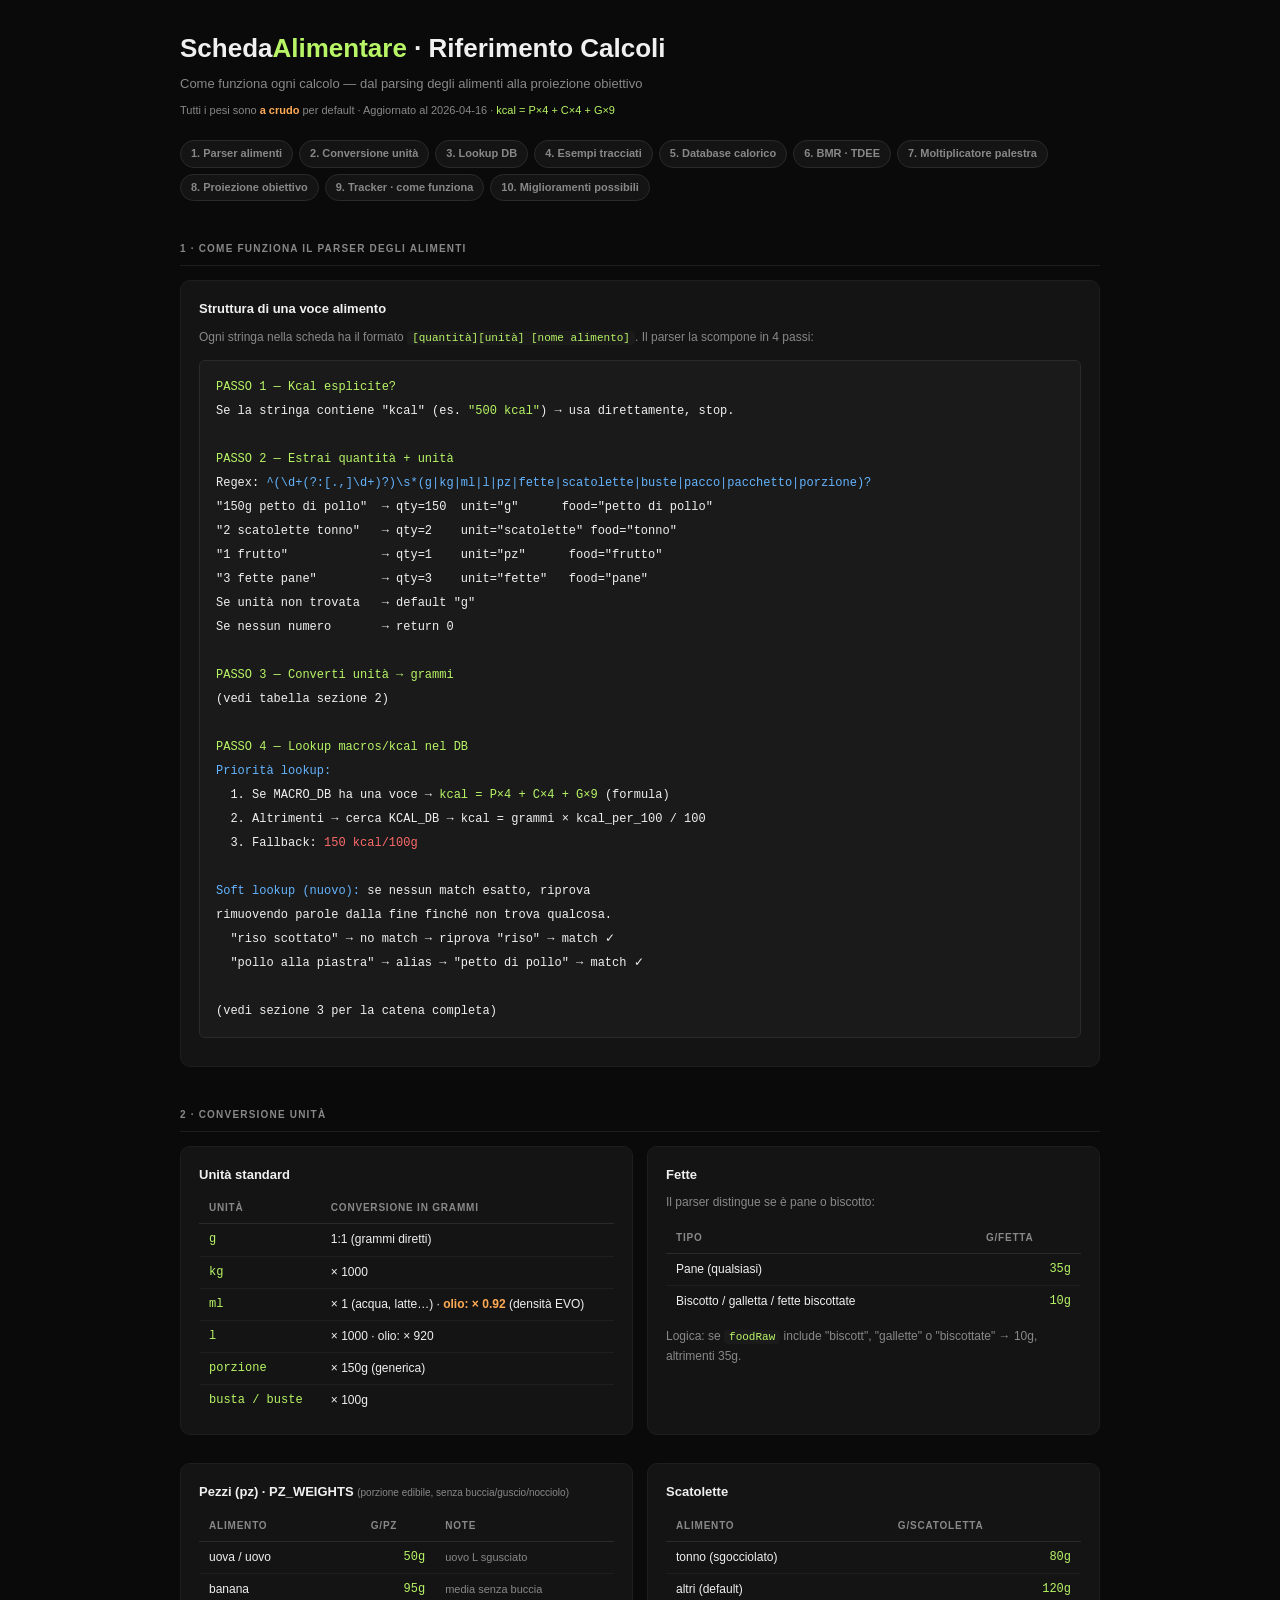
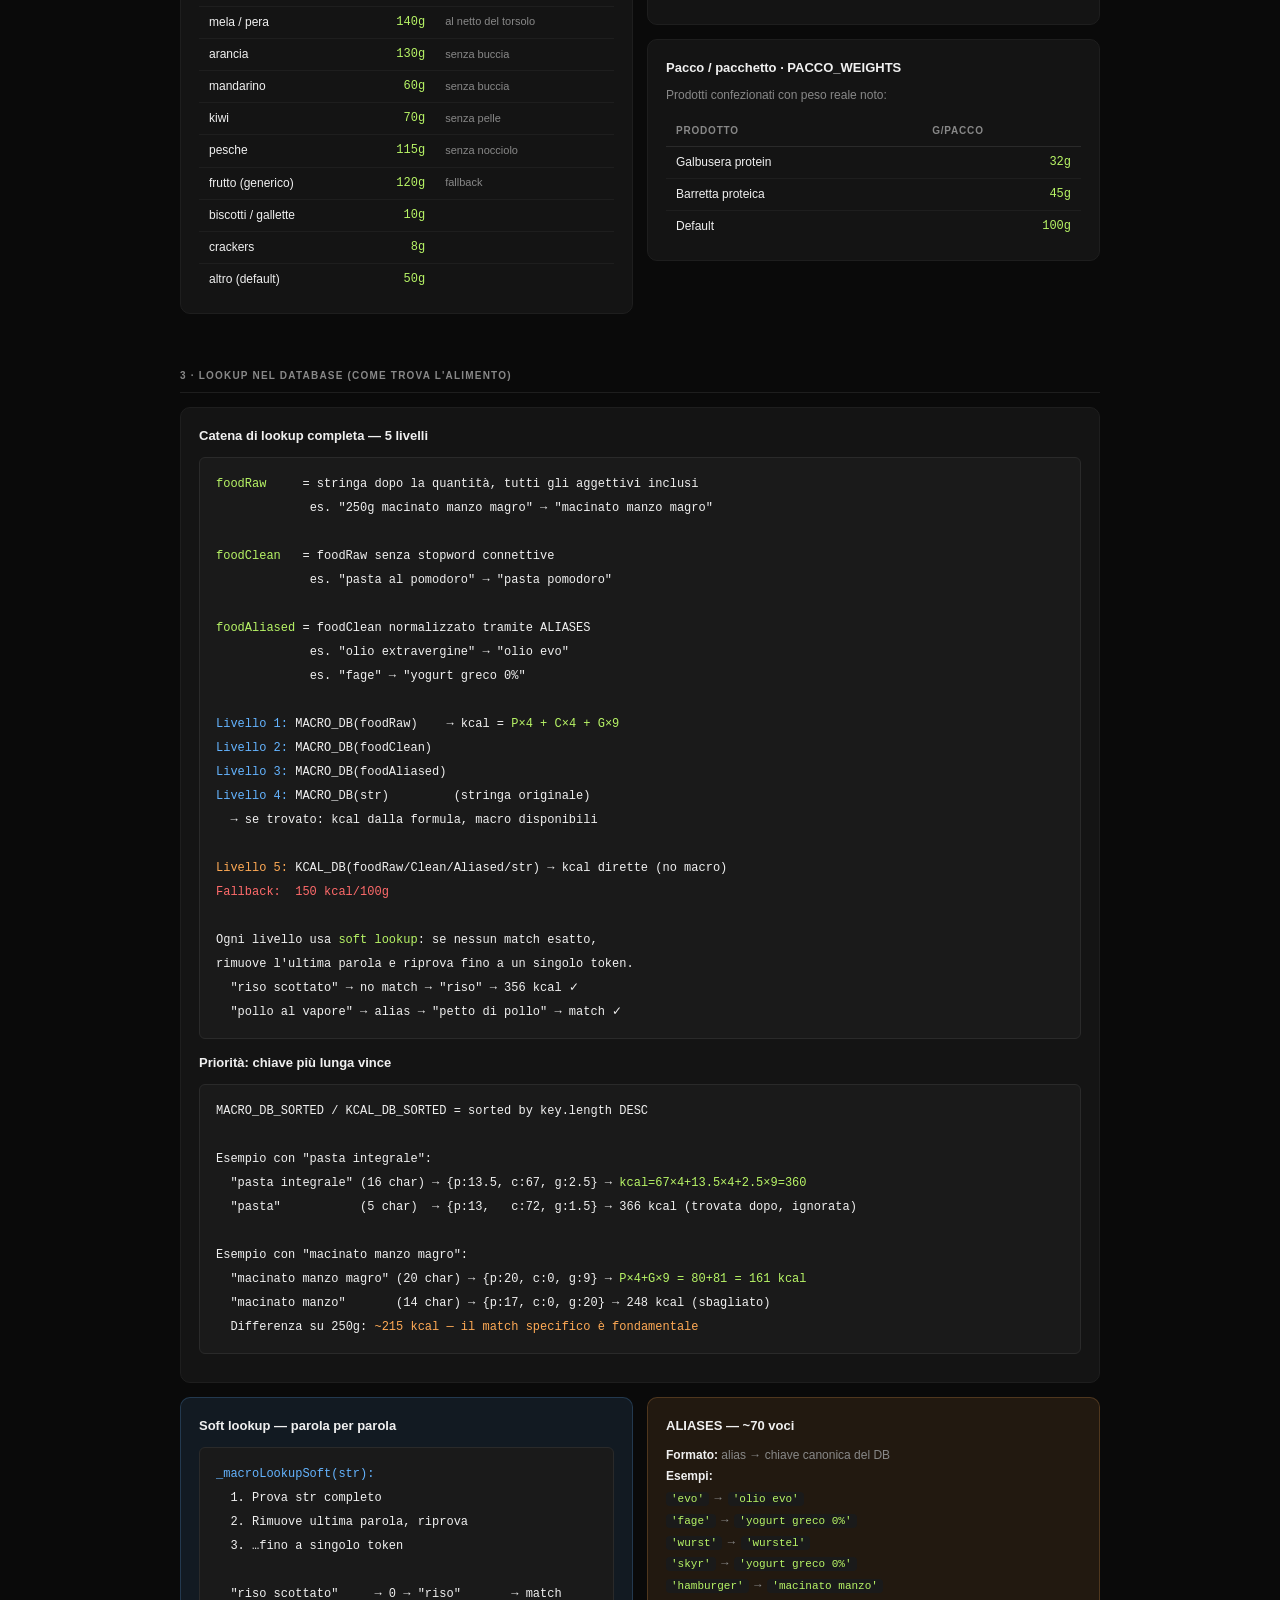
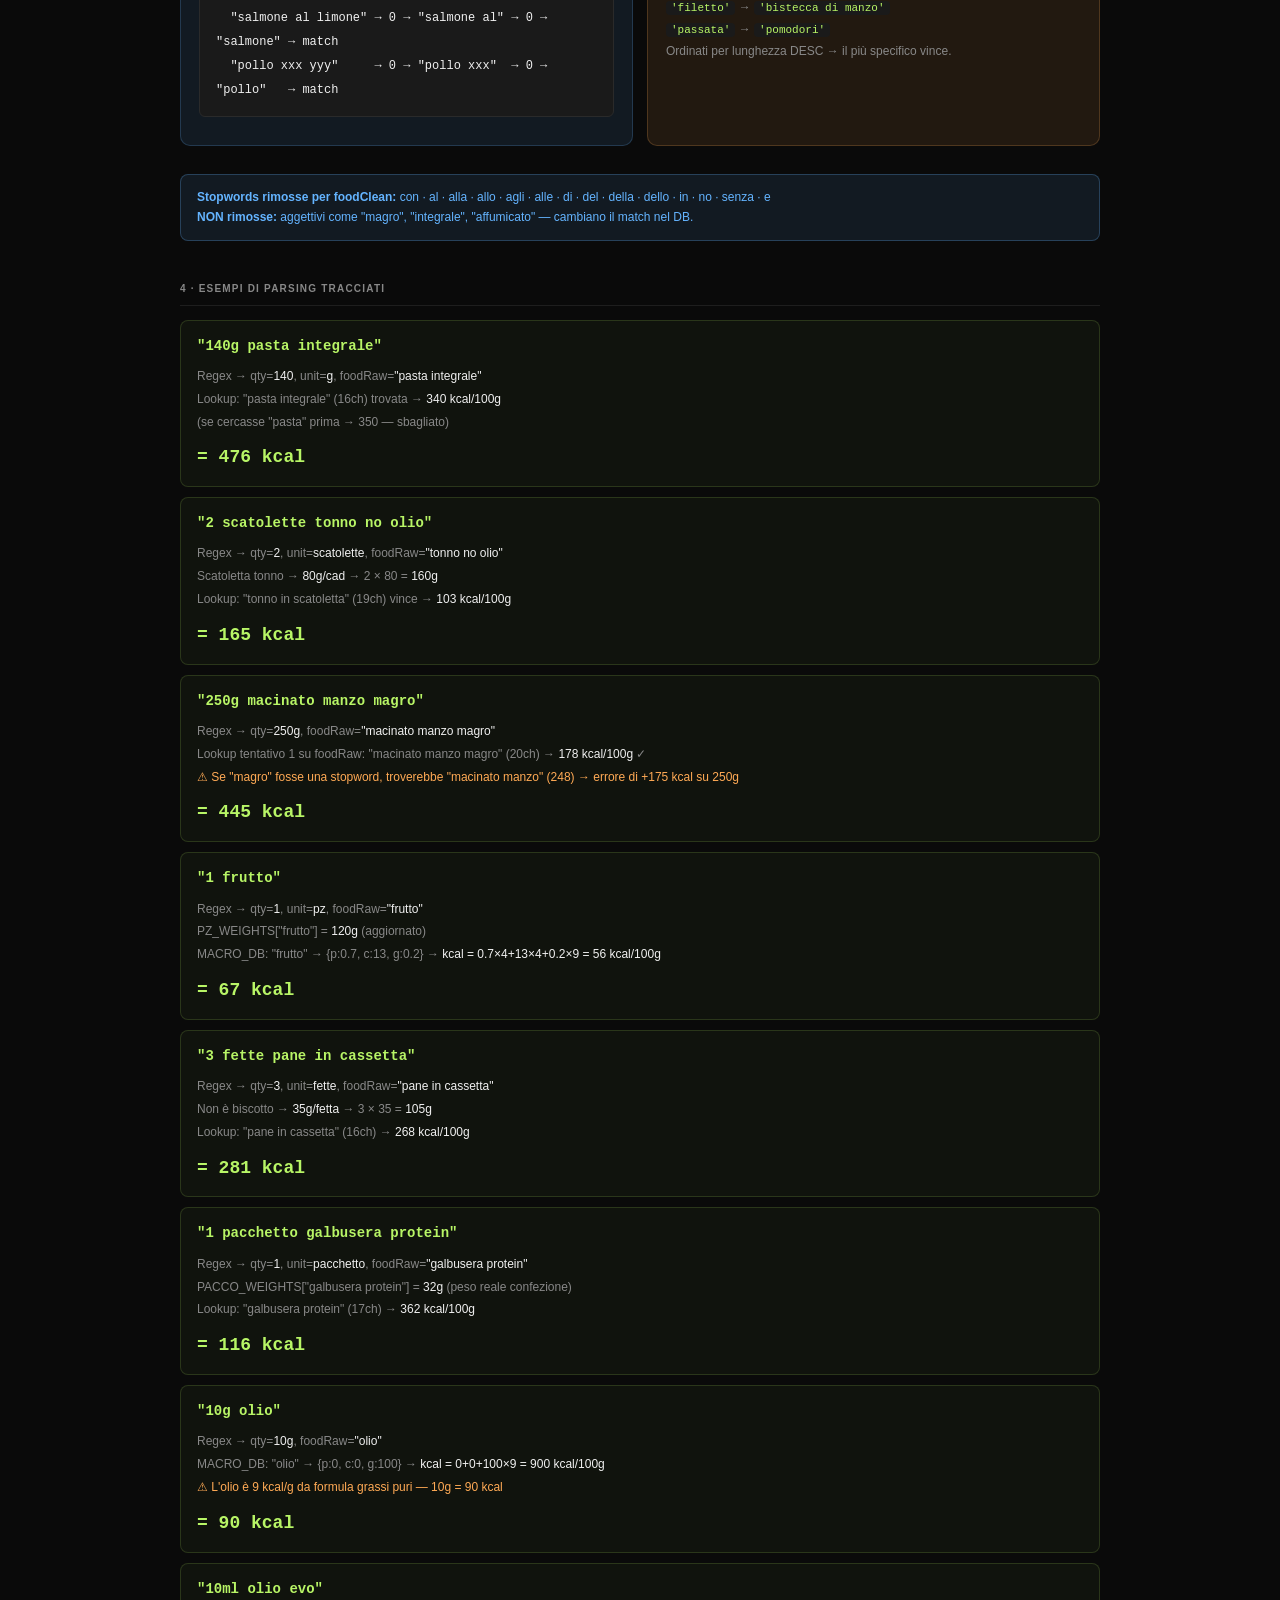
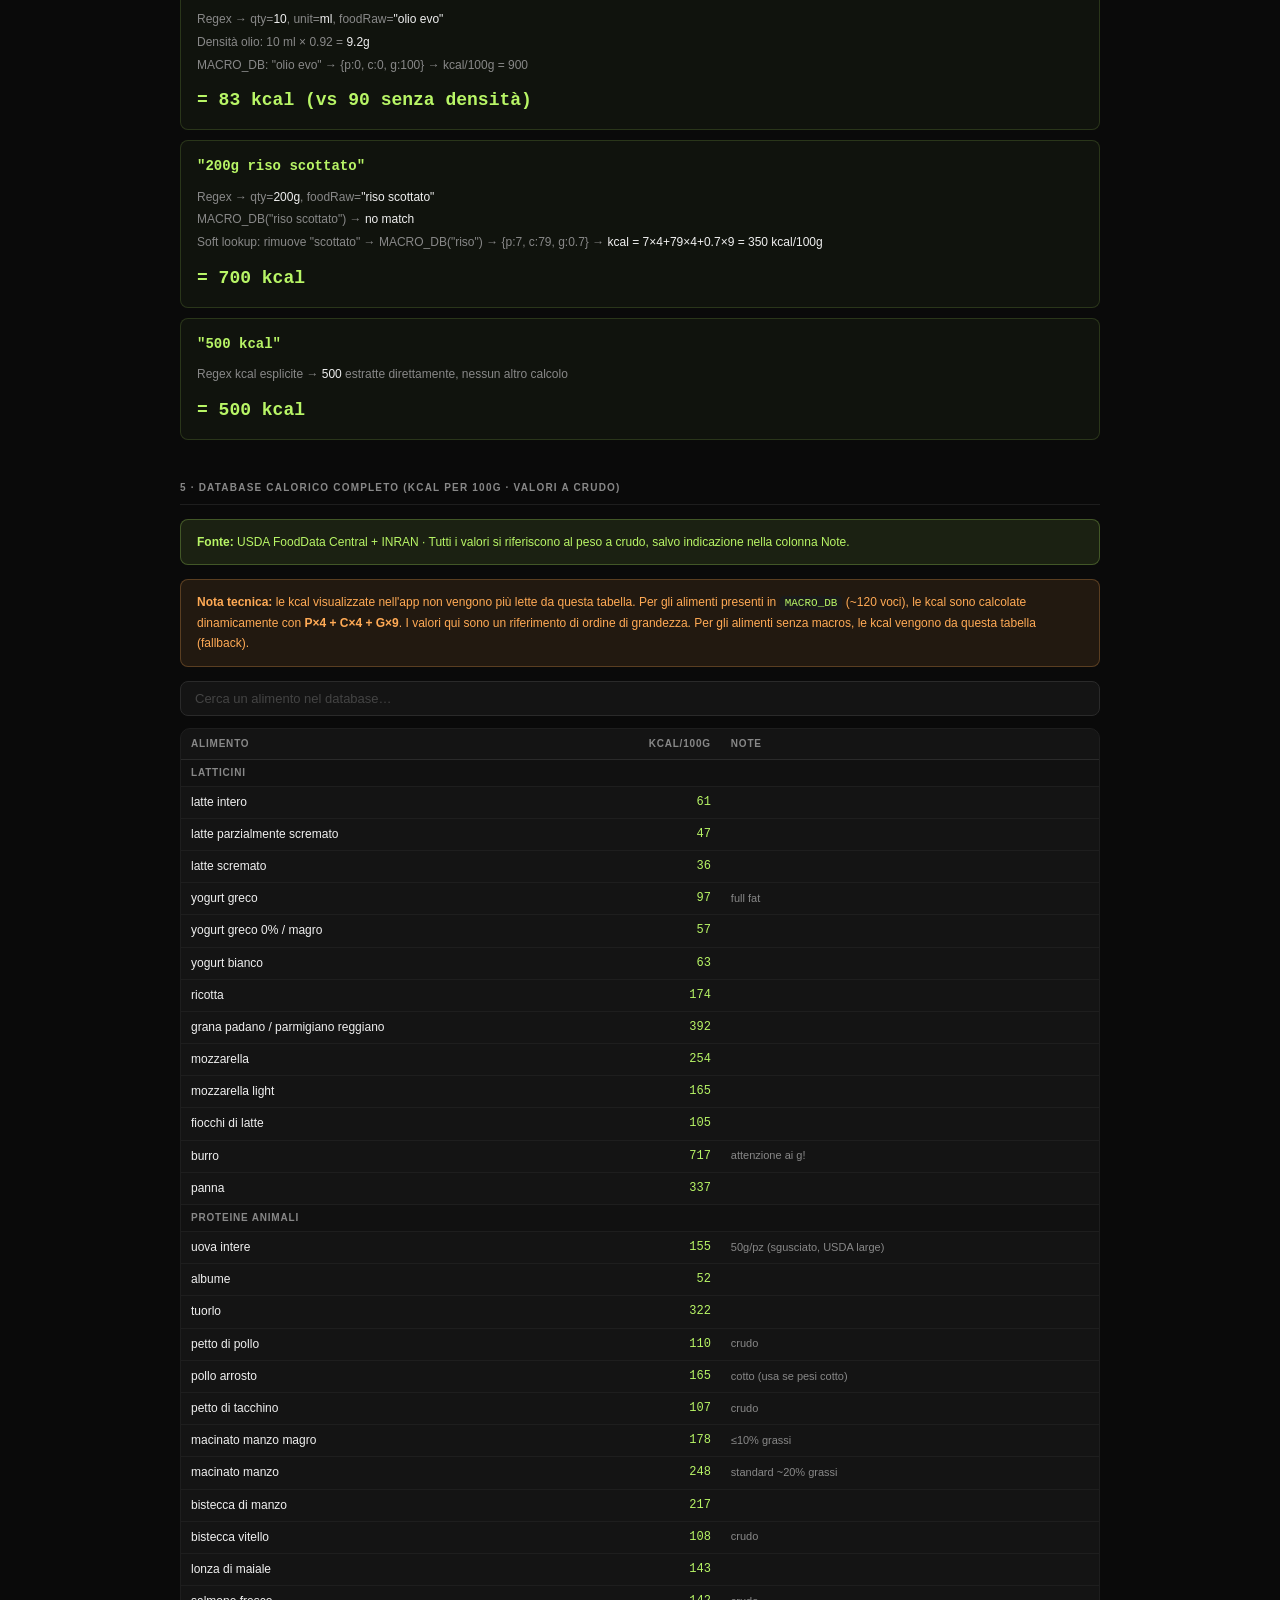
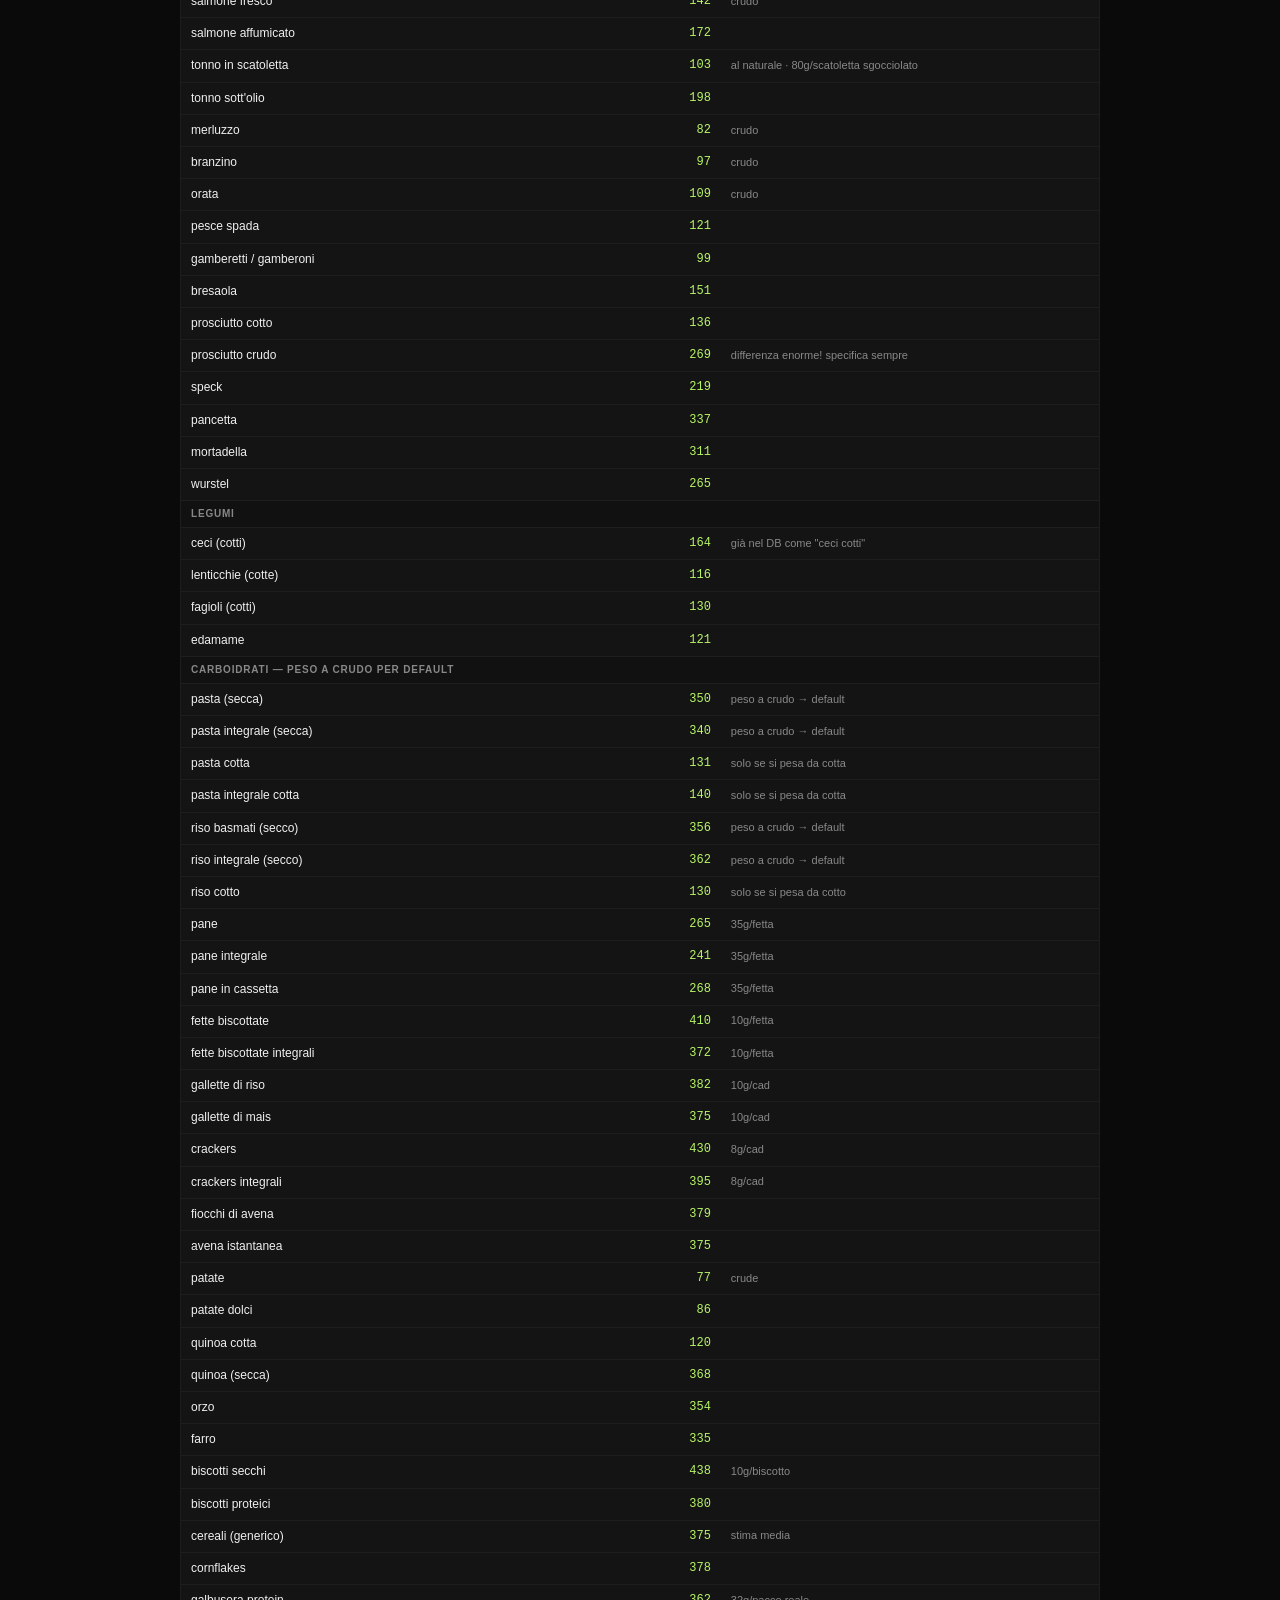
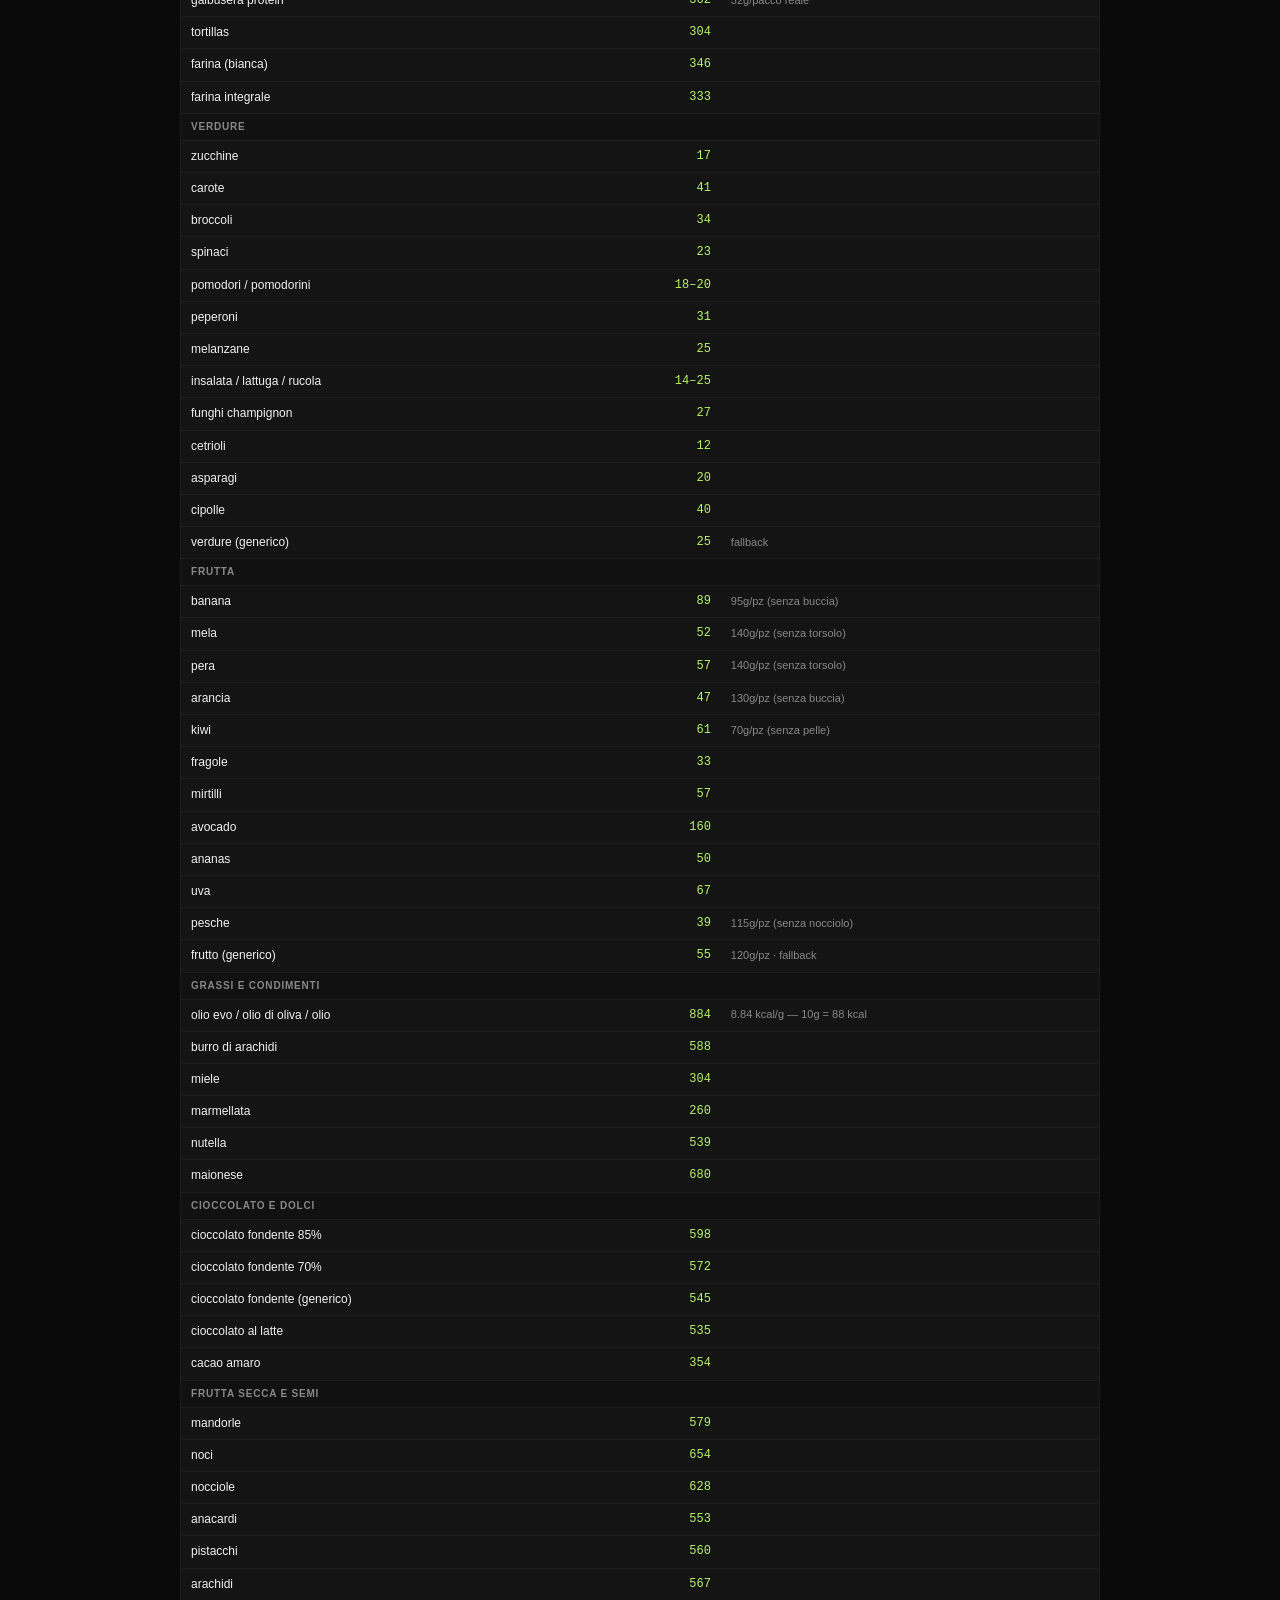
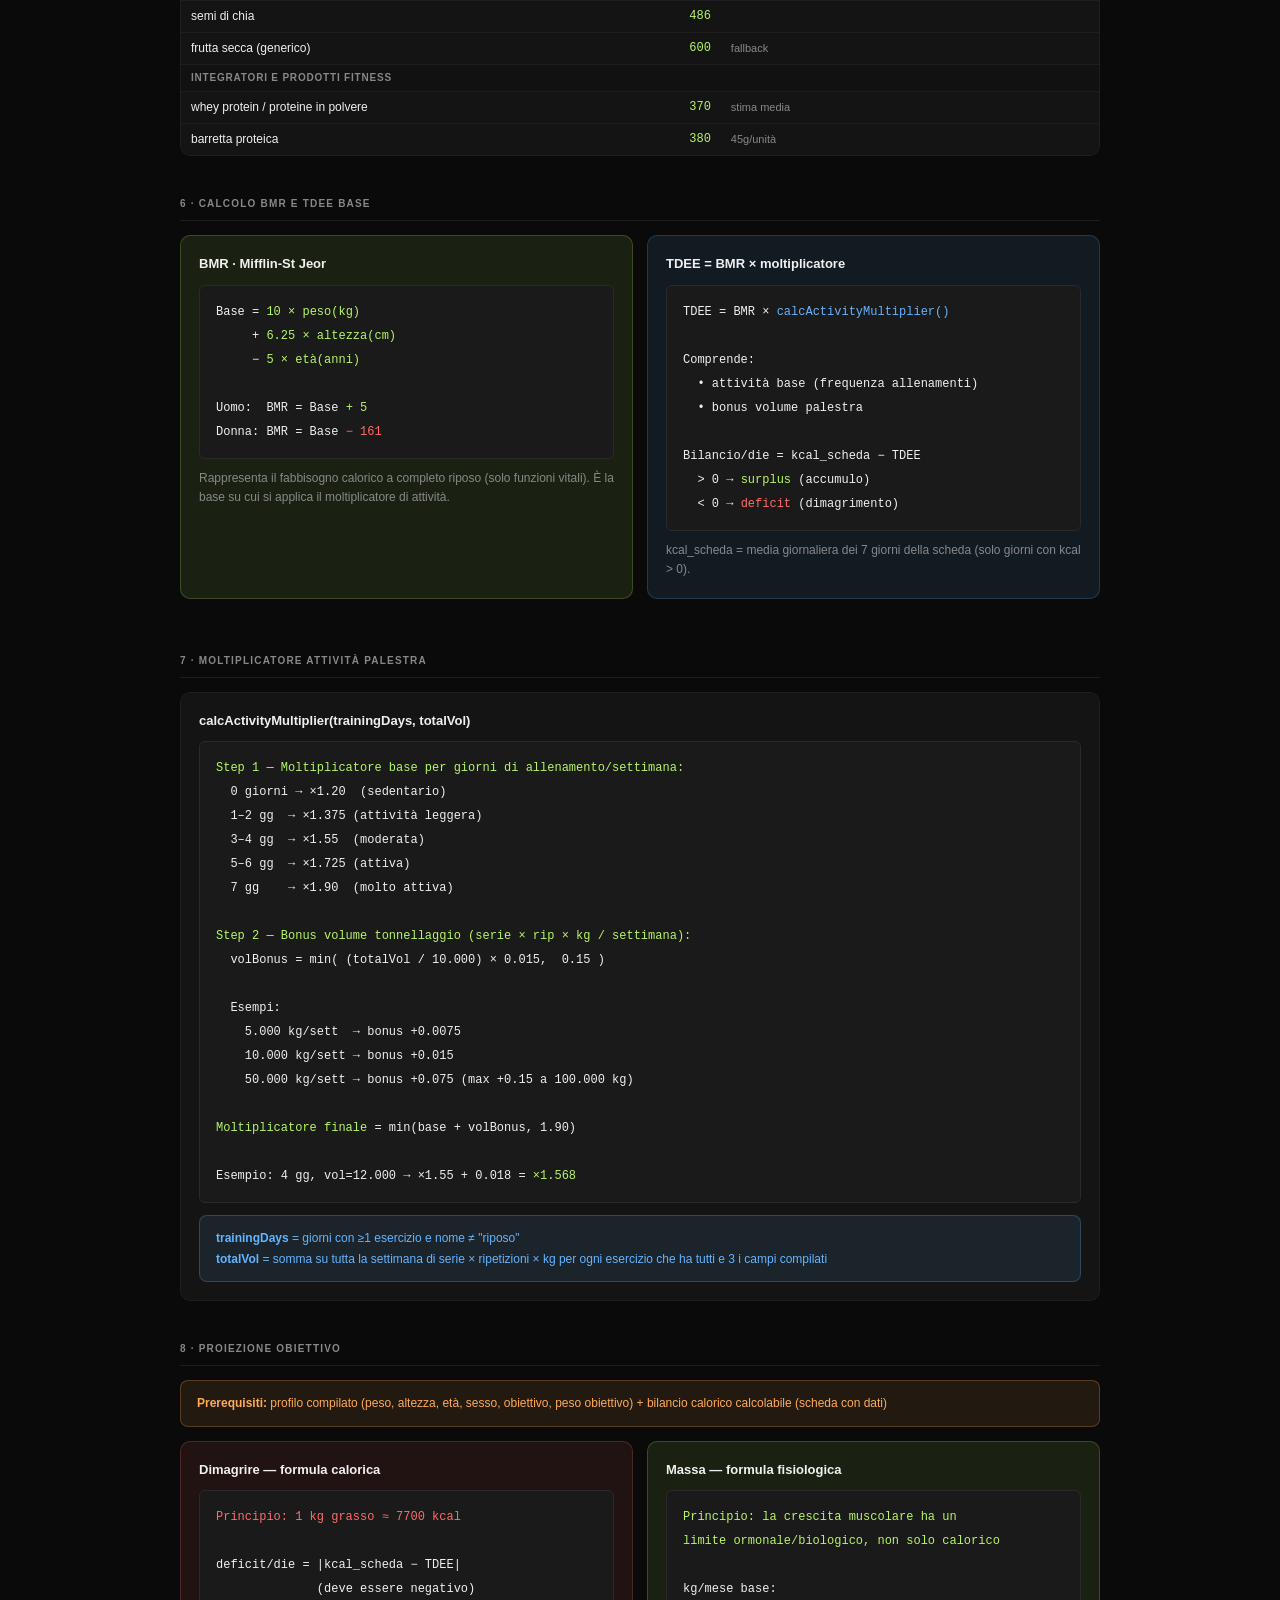
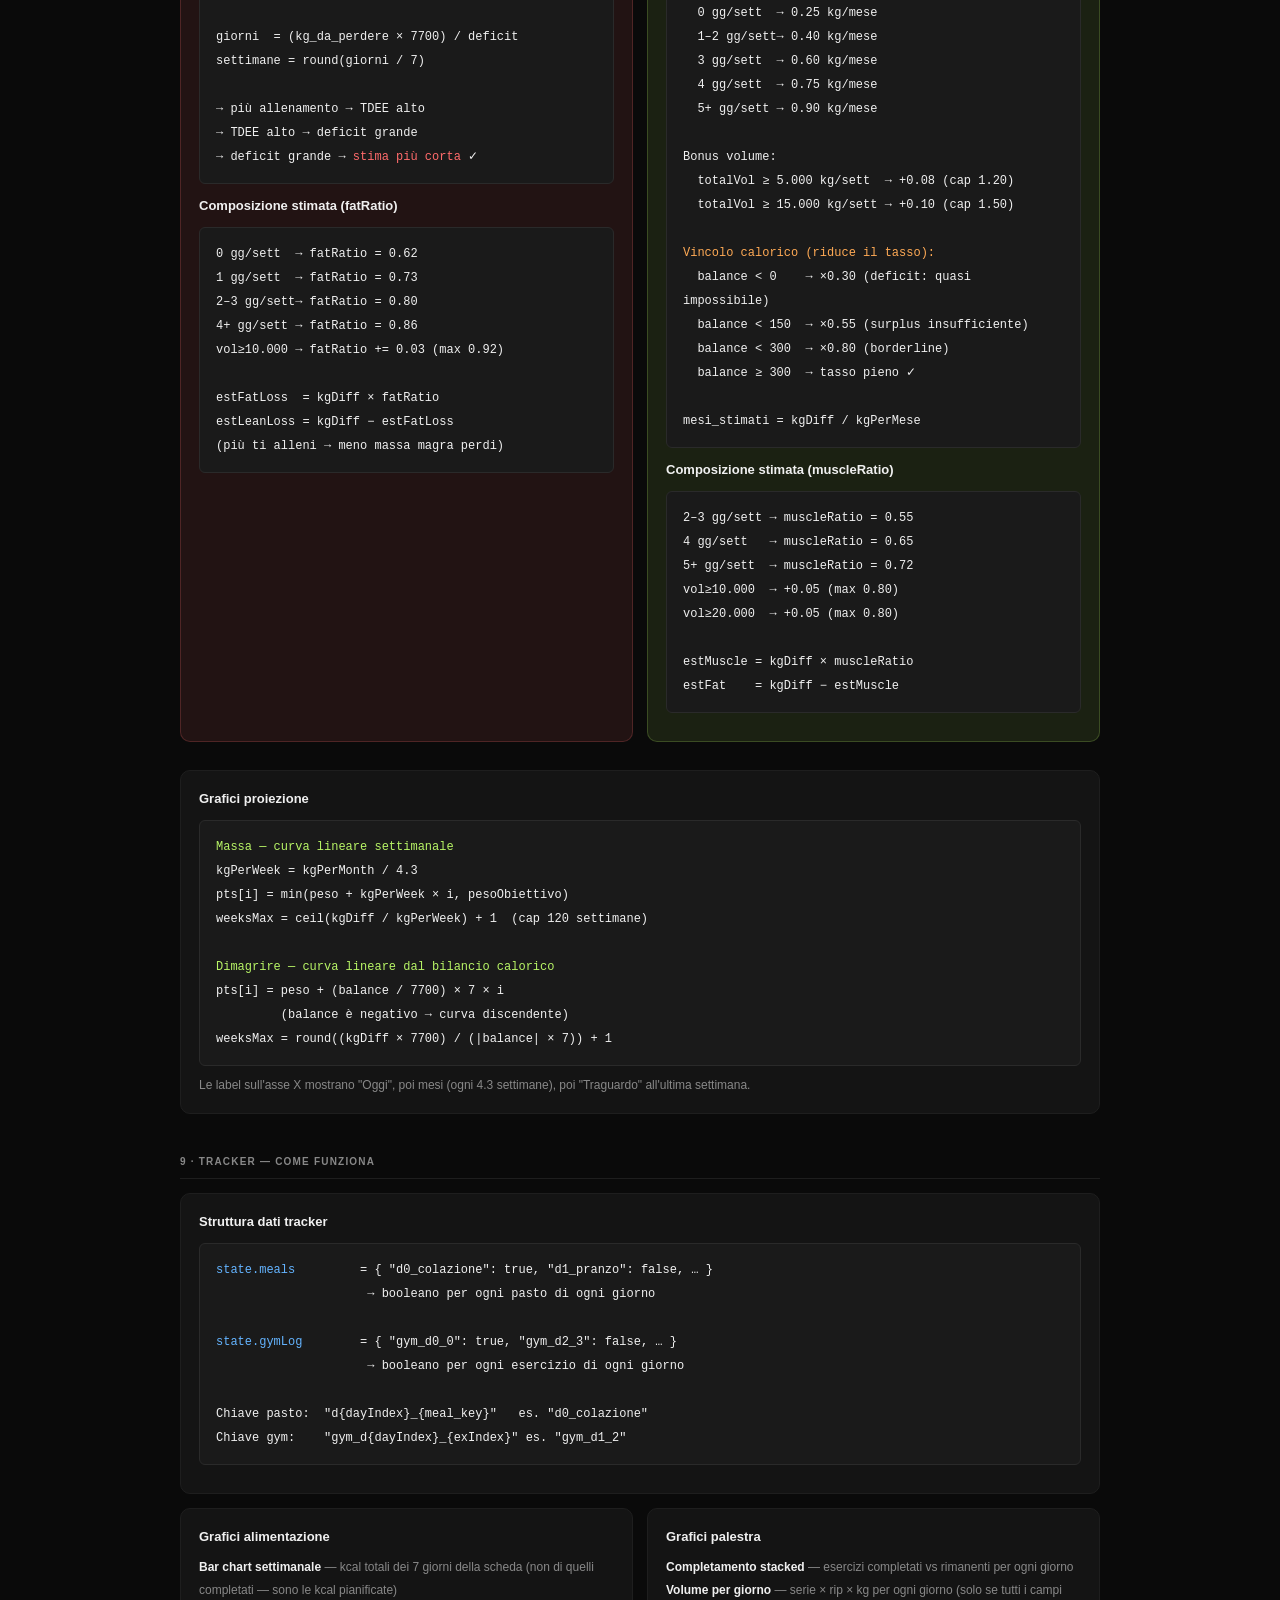
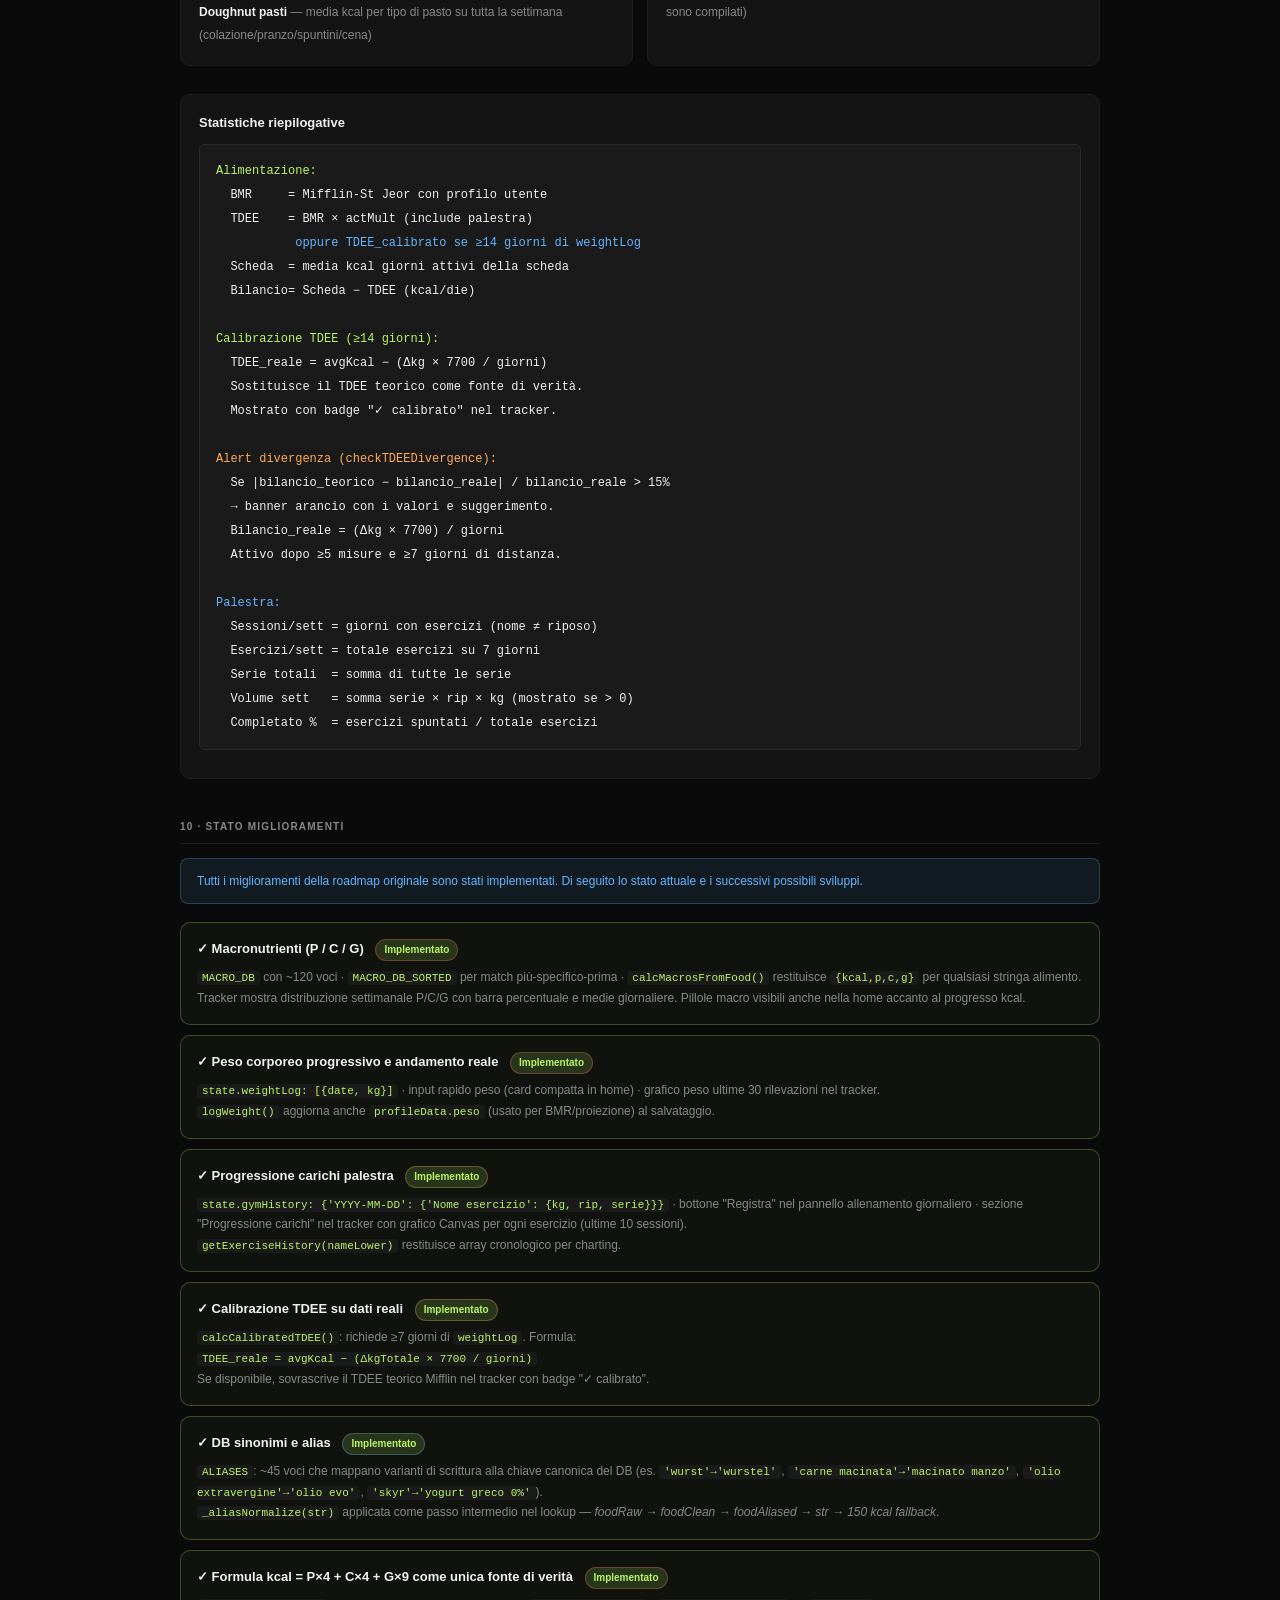
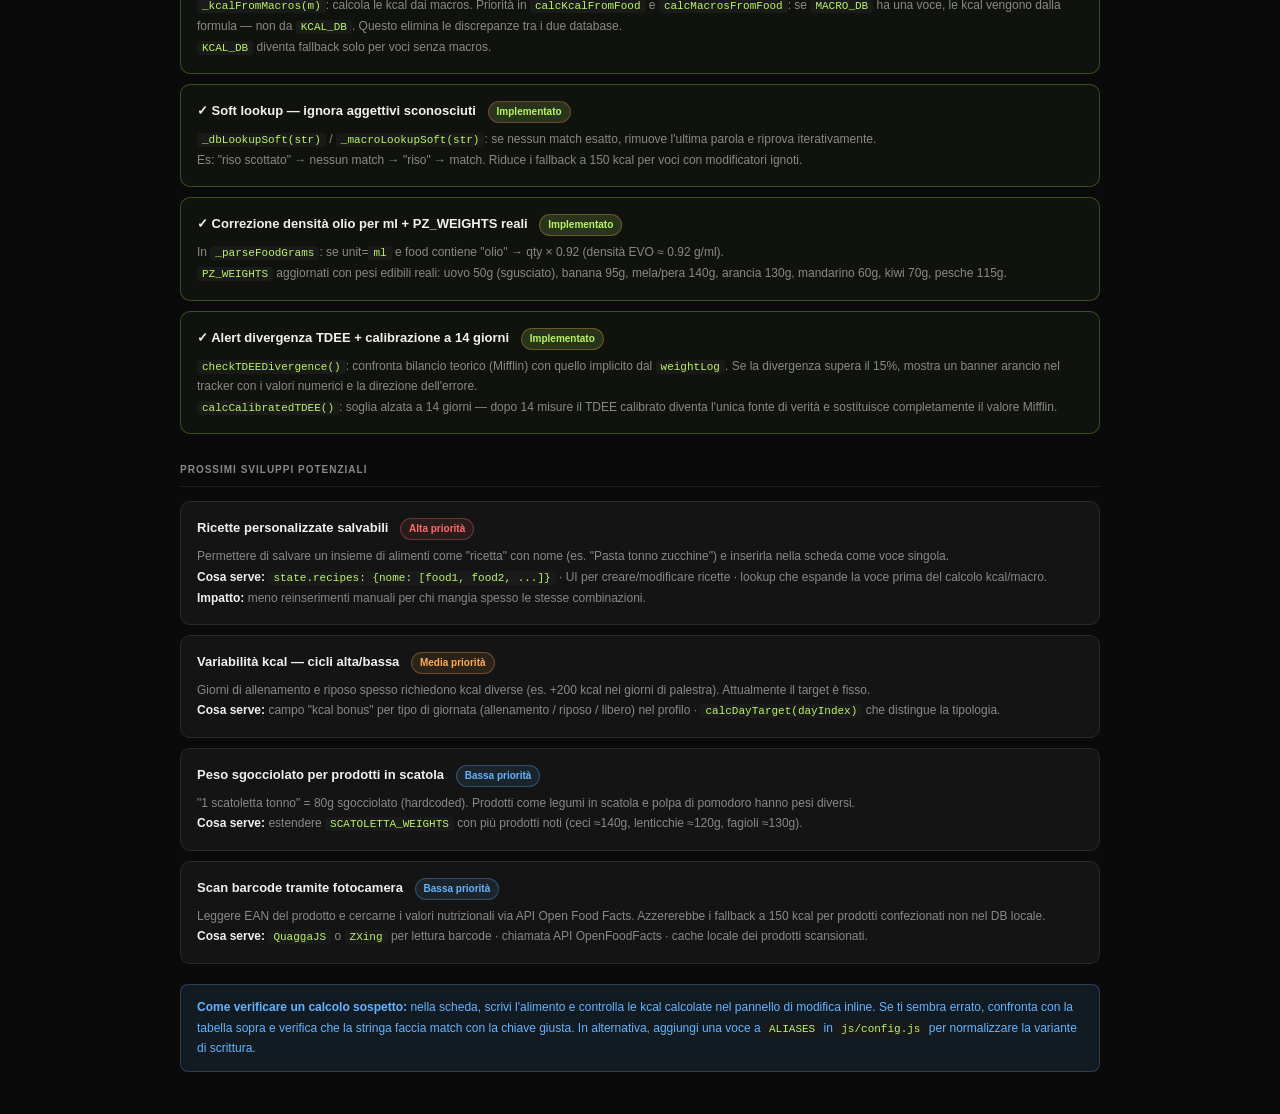
==== commit e2acc2fa: "Update calorie-reference: document all improvements from this session - Section 1: PASSO 4 updated —" ====
--- a/calorie-reference.html
+++ b/calorie-reference.html
@@ -102,7 +102,7 @@
 
 <h1>Scheda<em>Alimentare</em> · Riferimento Calcoli</h1>
 <div class="sub">Come funziona ogni calcolo — dal parsing degli alimenti alla proiezione obiettivo</div>
-<div class="sub" style="margin-top:4px;font-size:11px">Tutti i pesi sono <strong style="color:var(--orange)">a crudo</strong> per default · Aggiornato al commit attuale</div>
+<div class="sub" style="margin-top:4px;font-size:11px">Tutti i pesi sono <strong style="color:var(--orange)">a crudo</strong> per default · Aggiornato al 2026-04-16 · <span style="color:var(--green)">kcal = P×4 + C×4 + G×9</span></div>
 
 <div class="toc">
   <a href="#s-parser">1. Parser alimenti</a>
@@ -138,9 +138,18 @@
 <span class="hl">PASSO 3 — Converti unità → grammi</span>
 (vedi tabella sezione 2)
 
-<span class="hl">PASSO 4 — Cerca kcal/100g nel DB, calcola</span>
-kcal = round( grammi × kcal_per_100g / 100 )
-(vedi sezione 3 per il lookup)</div>
+<span class="hl">PASSO 4 — Lookup macros/kcal nel DB</span>
+<span class="hlb">Priorità lookup:</span>
+  1. Se MACRO_DB ha una voce → <span class="hl">kcal = P×4 + C×4 + G×9</span> (formula)
+  2. Altrimenti → cerca KCAL_DB → kcal = grammi × kcal_per_100 / 100
+  3. Fallback: <span class="hlr">150 kcal/100g</span>
+
+<span class="hlb">Soft lookup (nuovo):</span> se nessun match esatto, riprova
+rimuovendo parole dalla fine finché non trova qualcosa.
+  "riso scottato" → no match → riprova "riso" → match ✓
+  "pollo alla piastra" → alias → "petto di pollo" → match ✓
+
+(vedi sezione 3 per la catena completa)</div>
 </div>
 
 <!-- ══════════════════════════════════════════════════════ -->
@@ -153,8 +162,8 @@
     <tr><th>Unità</th><th>Conversione in grammi</th></tr>
     <tr><td class="mono">g</td><td>1:1 (grammi diretti)</td></tr>
     <tr><td class="mono">kg</td><td>× 1000</td></tr>
-    <tr><td class="mono">ml</td><td>× 1 (≈ acqua, latte)</td></tr>
-    <tr><td class="mono">l</td><td>× 1000</td></tr>
+    <tr><td class="mono">ml</td><td>× 1 (acqua, latte…) · <strong style="color:var(--orange)">olio: × 0.92</strong> (densità EVO)</td></tr>
+    <tr><td class="mono">l</td><td>× 1000 · olio: × 920</td></tr>
     <tr><td class="mono">porzione</td><td>× 150g (generica)</td></tr>
     <tr><td class="mono">busta / buste</td><td>× 100g</td></tr>
   </table>
@@ -173,20 +182,20 @@
 
 <div class="two-col">
 <div class="card">
-  <h3>Pezzi (pz) · PZ_WEIGHTS</h3>
+  <h3>Pezzi (pz) · PZ_WEIGHTS <span style="font-size:10px;font-weight:400;color:var(--mid)">(porzione edibile, senza buccia/guscio/nocciolo)</span></h3>
   <table>
-    <tr><th>Alimento</th><th>g/pz</th></tr>
-    <tr><td>uova / uovo</td><td class="num">60g</td></tr>
-    <tr><td>banana</td><td class="num">120g</td></tr>
-    <tr><td>mela</td><td class="num">160g</td></tr>
-    <tr><td>pera</td><td class="num">150g</td></tr>
-    <tr><td>arancia</td><td class="num">170g</td></tr>
-    <tr><td>mandarino / kiwi</td><td class="num">80g</td></tr>
-    <tr><td>pesche</td><td class="num">130g</td></tr>
-    <tr><td>frutto (generico)</td><td class="num">150g</td></tr>
-    <tr><td>biscotti / gallette</td><td class="num">10g</td></tr>
-    <tr><td>crackers</td><td class="num">8g</td></tr>
-    <tr><td>altro (default)</td><td class="num">50g</td></tr>
+    <tr><th>Alimento</th><th>g/pz</th><th>Note</th></tr>
+    <tr><td>uova / uovo</td><td class="num">50g</td><td class="note">uovo L sgusciato</td></tr>
+    <tr><td>banana</td><td class="num">95g</td><td class="note">media senza buccia</td></tr>
+    <tr><td>mela / pera</td><td class="num">140g</td><td class="note">al netto del torsolo</td></tr>
+    <tr><td>arancia</td><td class="num">130g</td><td class="note">senza buccia</td></tr>
+    <tr><td>mandarino</td><td class="num">60g</td><td class="note">senza buccia</td></tr>
+    <tr><td>kiwi</td><td class="num">70g</td><td class="note">senza pelle</td></tr>
+    <tr><td>pesche</td><td class="num">115g</td><td class="note">senza nocciolo</td></tr>
+    <tr><td>frutto (generico)</td><td class="num">120g</td><td class="note">fallback</td></tr>
+    <tr><td>biscotti / gallette</td><td class="num">10g</td><td class="note"></td></tr>
+    <tr><td>crackers</td><td class="num">8g</td><td class="note"></td></tr>
+    <tr><td>altro (default)</td><td class="num">50g</td><td class="note"></td></tr>
   </table>
 </div>
 <div>
@@ -215,35 +224,76 @@
 <h2 id="s-lookup">3 · Lookup nel database (come trova l'alimento)</h2>
 
 <div class="card">
-  <h3>Ordine di ricerca — 3 tentativi</h3>
-  <div class="formula"><span class="hl">foodRaw</span>   = stringa dopo la quantità, con tutti gli aggettivi
-           es. "250g macinato manzo magro" → foodRaw = "macinato manzo magro"
-
-<span class="hl">foodClean</span> = foodRaw senza stopword connettive (con/al/di/della/del/no/senza…)
-           es. "pasta al pomodoro" → foodClean = "pasta  pomodoro"
-
-<span class="hl">Tentativo 1:</span> cerca foodRaw nel DB
-<span class="hl">Tentativo 2:</span> cerca foodClean nel DB
-<span class="hl">Tentativo 3:</span> cerca l'intera stringa originale (str)
-<span class="hlr">Fallback:    150 kcal/100g</span> se nessun match trovato</div>
+  <h3>Catena di lookup completa — 5 livelli</h3>
+  <div class="formula"><span class="hl">foodRaw</span>     = stringa dopo la quantità, tutti gli aggettivi inclusi
+             es. "250g macinato manzo magro" → "macinato manzo magro"
+
+<span class="hl">foodClean</span>   = foodRaw senza stopword connettive
+             es. "pasta al pomodoro" → "pasta pomodoro"
+
+<span class="hl">foodAliased</span> = foodClean normalizzato tramite ALIASES
+             es. "olio extravergine" → "olio evo"
+             es. "fage" → "yogurt greco 0%"
+
+<span class="hlb">Livello 1:</span> MACRO_DB(foodRaw)    → kcal = <span class="hl">P×4 + C×4 + G×9</span>
+<span class="hlb">Livello 2:</span> MACRO_DB(foodClean)
+<span class="hlb">Livello 3:</span> MACRO_DB(foodAliased)
+<span class="hlb">Livello 4:</span> MACRO_DB(str)         (stringa originale)
+  → se trovato: kcal dalla formula, macro disponibili
+
+<span class="hlo">Livello 5:</span> KCAL_DB(foodRaw/Clean/Aliased/str) → kcal dirette (no macro)
+<span class="hlr">Fallback:  150 kcal/100g</span>
+
+Ogni livello usa <span class="hl">soft lookup</span>: se nessun match esatto,
+rimuove l'ultima parola e riprova fino a un singolo token.
+  "riso scottato" → no match → "riso" → 356 kcal ✓
+  "pollo al vapore" → alias → "petto di pollo" → match ✓</div>
 
   <h3 style="margin-top:14px">Priorità: chiave più lunga vince</h3>
-  <div class="formula">KCAL_DB_SORTED = Object.entries(KCAL_DB).sort((a,b) => b[0].length - a[0].length)
+  <div class="formula">MACRO_DB_SORTED / KCAL_DB_SORTED = sorted by key.length DESC
 
 Esempio con "pasta integrale":
-  Chiave "pasta integrale" (16 char)  → 340 kcal ✓  cercata PRIMA
-  Chiave "pasta"            (5 char)  → 350 kcal    sarebbe sbagliata se trovata prima
+  "pasta integrale" (16 char) → {p:13.5, c:67, g:2.5} → <span class="hl">kcal=67×4+13.5×4+2.5×9=360</span>
+  "pasta"           (5 char)  → {p:13,   c:72, g:1.5} → 366 kcal (trovata dopo, ignorata)
 
 Esempio con "macinato manzo magro":
-  "macinato manzo magro" (20 char) → 178 kcal ✓
-  "macinato manzo"       (14 char) → 248 kcal
-  "macinato"             (8 char)  → 248 kcal
-  Differenza: <span class="hlo">180 kcal su 250g — il match specifico è fondamentale</span></div>
+  "macinato manzo magro" (20 char) → {p:20, c:0, g:9} → <span class="hl">P×4+G×9 = 80+81 = 161 kcal</span>
+  "macinato manzo"       (14 char) → {p:17, c:0, g:20} → 248 kcal (sbagliato)
+  Differenza su 250g: <span class="hlo">~215 kcal — il match specifico è fondamentale</span></div>
+</div>
+
+<div class="two-col">
+<div class="card card-blue">
+  <h3>Soft lookup — parola per parola</h3>
+  <div class="formula"><span class="hlb">_macroLookupSoft(str):</span>
+  1. Prova str completo
+  2. Rimuove ultima parola, riprova
+  3. …fino a singolo token
+
+  "riso scottato"     → 0 → "riso"       → match
+  "salmone al limone" → 0 → "salmone al" → 0 → "salmone" → match
+  "pollo xxx yyy"     → 0 → "pollo xxx"  → 0 → "pollo"   → match</div>
+</div>
+<div class="card card-orange">
+  <h3>ALIASES — ~70 voci</h3>
+  <div style="font-size:12px;color:var(--mid);line-height:1.8">
+    <strong style="color:var(--text)">Formato:</strong> alias → chiave canonica del DB<br>
+    <strong style="color:var(--text)">Esempi:</strong><br>
+    <code>'evo'</code> → <code>'olio evo'</code><br>
+    <code>'fage'</code> → <code>'yogurt greco 0%'</code><br>
+    <code>'wurst'</code> → <code>'wurstel'</code><br>
+    <code>'skyr'</code> → <code>'yogurt greco 0%'</code><br>
+    <code>'hamburger'</code> → <code>'macinato manzo'</code><br>
+    <code>'filetto'</code> → <code>'bistecca di manzo'</code><br>
+    <code>'passata'</code> → <code>'pomodori'</code><br>
+    Ordinati per lunghezza DESC → il più specifico vince.
+  </div>
+</div>
 </div>
 
 <div class="info-box info">
   <strong>Stopwords rimosse per foodClean:</strong> con · al · alla · allo · agli · alle · di · del · della · dello · in · no · senza · e<br>
-  <strong>NON rimosse:</strong> aggettivi come "magro", "integrale", "affumicato" — servono per matchare voci specifiche del DB.
+  <strong>NON rimosse:</strong> aggettivi come "magro", "integrale", "affumicato" — cambiano il match nel DB.
 </div>
 
 <!-- ══════════════════════════════════════════════════════ -->
@@ -283,10 +333,10 @@
   <div class="ex-input">"1 frutto"</div>
   <div class="ex-steps">
     Regex → qty=<span>1</span>, unit=<span>pz</span>, foodRaw=<span>"frutto"</span><br>
-    PZ_WEIGHTS["frutto"] = <span>150g</span><br>
-    Lookup: "frutto" → <span>55 kcal/100g</span>
-  </div>
-  <div class="ex-result">= 83 kcal</div>
+    PZ_WEIGHTS["frutto"] = <span>120g</span> (aggiornato)<br>
+    MACRO_DB: "frutto" → {p:0.7, c:13, g:0.2} → <span>kcal = 0.7×4+13×4+0.2×9 = 56 kcal/100g</span>
+  </div>
+  <div class="ex-result">= 67 kcal</div>
 </div>
 
 <div class="example">
@@ -313,10 +363,30 @@
   <div class="ex-input">"10g olio"</div>
   <div class="ex-steps">
     Regex → qty=<span>10g</span>, foodRaw=<span>"olio"</span><br>
-    Lookup: "olio evo" (8ch) cercato prima — ma "olio" da solo → match "olio" → <span>884 kcal/100g</span><br>
-    <span class="warn-span">⚠ L'olio è 8.84 kcal/g — 10g sembrano pochi ma fanno 88 kcal</span>
-  </div>
-  <div class="ex-result">= 88 kcal</div>
+    MACRO_DB: "olio" → {p:0, c:0, g:100} → <span>kcal = 0+0+100×9 = 900 kcal/100g</span><br>
+    <span class="warn-span">⚠ L'olio è 9 kcal/g da formula grassi puri — 10g = 90 kcal</span>
+  </div>
+  <div class="ex-result">= 90 kcal</div>
+</div>
+
+<div class="example">
+  <div class="ex-input">"10ml olio evo"</div>
+  <div class="ex-steps">
+    Regex → qty=<span>10</span>, unit=<span>ml</span>, foodRaw=<span>"olio evo"</span><br>
+    Densità olio: 10 ml × 0.92 = <span>9.2g</span><br>
+    MACRO_DB: "olio evo" → {p:0, c:0, g:100} → kcal/100g = 900<br>
+  </div>
+  <div class="ex-result">= 83 kcal (vs 90 senza densità)</div>
+</div>
+
+<div class="example">
+  <div class="ex-input">"200g riso scottato"</div>
+  <div class="ex-steps">
+    Regex → qty=<span>200g</span>, foodRaw=<span>"riso scottato"</span><br>
+    MACRO_DB("riso scottato") → <span>no match</span><br>
+    Soft lookup: rimuove "scottato" → MACRO_DB("riso") → {p:7, c:79, g:0.7} → <span>kcal = 7×4+79×4+0.7×9 = 350 kcal/100g</span>
+  </div>
+  <div class="ex-result">= 700 kcal</div>
 </div>
 
 <div class="example">
@@ -332,6 +402,9 @@
 
 <div class="info-box good">
   <strong>Fonte:</strong> USDA FoodData Central + INRAN · Tutti i valori si riferiscono al peso a crudo, salvo indicazione nella colonna Note.
+</div>
+<div class="info-box warn">
+  <strong>Nota tecnica:</strong> le kcal visualizzate nell'app non vengono più lette da questa tabella. Per gli alimenti presenti in <code>MACRO_DB</code> (~120 voci), le kcal sono calcolate dinamicamente con <strong>P×4 + C×4 + G×9</strong>. I valori qui sono un riferimento di ordine di grandezza. Per gli alimenti senza macros, le kcal vengono da questa tabella (fallback).
 </div>
 
 <div class="search-wrap">
@@ -357,7 +430,7 @@
     <tr><td>panna</td><td class="num">337</td><td class="note"></td></tr>
 
     <tr class="cat-hdr"><td colspan="3">Proteine animali</td></tr>
-    <tr><td>uova intere</td><td class="num">155</td><td class="note">60g/pz</td></tr>
+    <tr><td>uova intere</td><td class="num">155</td><td class="note">50g/pz (sgusciato, USDA large)</td></tr>
     <tr><td>albume</td><td class="num">52</td><td class="note"></td></tr>
     <tr><td>tuorlo</td><td class="num">322</td><td class="note"></td></tr>
     <tr><td>petto di pollo</td><td class="num">110</td><td class="note">crudo</td></tr>
@@ -441,18 +514,18 @@
     <tr><td>verdure (generico)</td><td class="num">25</td><td class="note">fallback</td></tr>
 
     <tr class="cat-hdr"><td colspan="3">Frutta</td></tr>
-    <tr><td>banana</td><td class="num">89</td><td class="note">120g/pz</td></tr>
-    <tr><td>mela</td><td class="num">52</td><td class="note">160g/pz</td></tr>
-    <tr><td>pera</td><td class="num">57</td><td class="note">150g/pz</td></tr>
-    <tr><td>arancia</td><td class="num">47</td><td class="note">170g/pz</td></tr>
-    <tr><td>kiwi</td><td class="num">61</td><td class="note">80g/pz</td></tr>
+    <tr><td>banana</td><td class="num">89</td><td class="note">95g/pz (senza buccia)</td></tr>
+    <tr><td>mela</td><td class="num">52</td><td class="note">140g/pz (senza torsolo)</td></tr>
+    <tr><td>pera</td><td class="num">57</td><td class="note">140g/pz (senza torsolo)</td></tr>
+    <tr><td>arancia</td><td class="num">47</td><td class="note">130g/pz (senza buccia)</td></tr>
+    <tr><td>kiwi</td><td class="num">61</td><td class="note">70g/pz (senza pelle)</td></tr>
     <tr><td>fragole</td><td class="num">33</td><td class="note"></td></tr>
     <tr><td>mirtilli</td><td class="num">57</td><td class="note"></td></tr>
     <tr><td>avocado</td><td class="num">160</td><td class="note"></td></tr>
     <tr><td>ananas</td><td class="num">50</td><td class="note"></td></tr>
     <tr><td>uva</td><td class="num">67</td><td class="note"></td></tr>
-    <tr><td>pesche</td><td class="num">39</td><td class="note">130g/pz</td></tr>
-    <tr><td>frutto (generico)</td><td class="num">55</td><td class="note">150g/pz · fallback</td></tr>
+    <tr><td>pesche</td><td class="num">39</td><td class="note">115g/pz (senza nocciolo)</td></tr>
+    <tr><td>frutto (generico)</td><td class="num">55</td><td class="note">120g/pz · fallback</td></tr>
 
     <tr class="cat-hdr"><td colspan="3">Grassi e condimenti</td></tr>
     <tr><td>olio evo / olio di oliva / olio</td><td class="num">884</td><td class="note">8.84 kcal/g — 10g = 88 kcal</td></tr>
@@ -662,8 +735,20 @@
   <div class="formula"><span class="hl">Alimentazione:</span>
   BMR     = Mifflin-St Jeor con profilo utente
   TDEE    = BMR × actMult (include palestra)
+           <span class="hlb">oppure TDEE_calibrato se ≥14 giorni di weightLog</span>
   Scheda  = media kcal giorni attivi della scheda
   Bilancio= Scheda − TDEE (kcal/die)
+
+<span class="hl">Calibrazione TDEE (≥14 giorni):</span>
+  TDEE_reale = avgKcal − (Δkg × 7700 / giorni)
+  Sostituisce il TDEE teorico come fonte di verità.
+  Mostrato con badge "✓ calibrato" nel tracker.
+
+<span class="hlo">Alert divergenza (checkTDEEDivergence):</span>
+  Se |bilancio_teorico − bilancio_reale| / bilancio_reale &gt; 15%
+  → banner arancio con i valori e suggerimento.
+  Bilancio_reale = (Δkg × 7700) / giorni
+  Attivo dopo ≥5 misure e ≥7 giorni di distanza.
 
 <span class="hlb">Palestra:</span>
   Sessioni/sett = giorni con esercizi (nome ≠ riposo)
@@ -674,76 +759,164 @@
 </div>
 
 <!-- ══════════════════════════════════════════════════════ -->
-<h2 id="s-improve">10 · Miglioramenti possibili</h2>
+<h2 id="s-improve">10 · Stato miglioramenti</h2>
+
+<div class="info-box info" style="margin-bottom:18px">
+  Tutti i miglioramenti della roadmap originale sono stati implementati. Di seguito lo stato attuale e i successivi possibili sviluppi.
+</div>
+
+<!-- ── IMPLEMENTATI ── -->
+<div class="improve-card" style="border-color:rgba(184,245,102,.25);background:rgba(184,245,102,.04)">
+  <div class="improve-title">
+    ✓ Macronutrienti (P / C / G)
+    <span class="priority p-high" style="background:rgba(184,245,102,.15);color:var(--green)">Implementato</span>
+  </div>
+  <div class="improve-body">
+    <code>MACRO_DB</code> con ~120 voci · <code>MACRO_DB_SORTED</code> per match più-specifico-prima · <code>calcMacrosFromFood()</code> restituisce <code>{kcal,p,c,g}</code> per qualsiasi stringa alimento.
+    <br>Tracker mostra distribuzione settimanale P/C/G con barra percentuale e medie giornaliere.
+    Pillole macro visibili anche nella home accanto al progresso kcal.
+  </div>
+</div>
+
+<div class="improve-card" style="border-color:rgba(184,245,102,.25);background:rgba(184,245,102,.04)">
+  <div class="improve-title">
+    ✓ Peso corporeo progressivo e andamento reale
+    <span class="priority p-high" style="background:rgba(184,245,102,.15);color:var(--green)">Implementato</span>
+  </div>
+  <div class="improve-body">
+    <code>state.weightLog: [{date, kg}]</code> · input rapido peso (card compatta in home) · grafico peso ultime 30 rilevazioni nel tracker.
+    <br><code>logWeight()</code> aggiorna anche <code>profileData.peso</code> (usato per BMR/proiezione) al salvataggio.
+  </div>
+</div>
+
+<div class="improve-card" style="border-color:rgba(184,245,102,.25);background:rgba(184,245,102,.04)">
+  <div class="improve-title">
+    ✓ Progressione carichi palestra
+    <span class="priority p-med" style="background:rgba(184,245,102,.15);color:var(--green)">Implementato</span>
+  </div>
+  <div class="improve-body">
+    <code>state.gymHistory: {'YYYY-MM-DD': {'Nome esercizio': {kg, rip, serie}}}</code> · bottone "Registra" nel pannello allenamento giornaliero · sezione "Progressione carichi" nel tracker con grafico Canvas per ogni esercizio (ultime 10 sessioni).
+    <br><code>getExerciseHistory(nameLower)</code> restituisce array cronologico per charting.
+  </div>
+</div>
+
+<div class="improve-card" style="border-color:rgba(184,245,102,.25);background:rgba(184,245,102,.04)">
+  <div class="improve-title">
+    ✓ Calibrazione TDEE su dati reali
+    <span class="priority p-med" style="background:rgba(184,245,102,.15);color:var(--green)">Implementato</span>
+  </div>
+  <div class="improve-body">
+    <code>calcCalibratedTDEE()</code>: richiede ≥7 giorni di <code>weightLog</code>. Formula:<br>
+    <code>TDEE_reale = avgKcal − (ΔkgTotale × 7700 / giorni)</code>
+    <br>Se disponibile, sovrascrive il TDEE teorico Mifflin nel tracker con badge "✓ calibrato".
+  </div>
+</div>
+
+<div class="improve-card" style="border-color:rgba(184,245,102,.25);background:rgba(184,245,102,.04)">
+  <div class="improve-title">
+    ✓ DB sinonimi e alias
+    <span class="priority p-low" style="background:rgba(184,245,102,.15);color:var(--green)">Implementato</span>
+  </div>
+  <div class="improve-body">
+    <code>ALIASES</code>: ~45 voci che mappano varianti di scrittura alla chiave canonica del DB (es. <code>'wurst'→'wurstel'</code>, <code>'carne macinata'→'macinato manzo'</code>, <code>'olio extravergine'→'olio evo'</code>, <code>'skyr'→'yogurt greco 0%'</code>).
+    <br><code>_aliasNormalize(str)</code> applicata come passo intermedio nel lookup — <em>foodRaw → foodClean → foodAliased → str → 150 kcal fallback</em>.
+  </div>
+</div>
+
+<div class="improve-card" style="border-color:rgba(184,245,102,.25);background:rgba(184,245,102,.04)">
+  <div class="improve-title">
+    ✓ Formula kcal = P×4 + C×4 + G×9 come unica fonte di verità
+    <span class="priority p-high" style="background:rgba(184,245,102,.15);color:var(--green)">Implementato</span>
+  </div>
+  <div class="improve-body">
+    <code>_kcalFromMacros(m)</code>: calcola le kcal dai macros. Priorità in <code>calcKcalFromFood</code> e <code>calcMacrosFromFood</code>: se <code>MACRO_DB</code> ha una voce, le kcal vengono dalla formula — non da <code>KCAL_DB</code>. Questo elimina le discrepanze tra i due database.
+    <br><code>KCAL_DB</code> diventa fallback solo per voci senza macros.
+  </div>
+</div>
+
+<div class="improve-card" style="border-color:rgba(184,245,102,.25);background:rgba(184,245,102,.04)">
+  <div class="improve-title">
+    ✓ Soft lookup — ignora aggettivi sconosciuti
+    <span class="priority p-high" style="background:rgba(184,245,102,.15);color:var(--green)">Implementato</span>
+  </div>
+  <div class="improve-body">
+    <code>_dbLookupSoft(str)</code> / <code>_macroLookupSoft(str)</code>: se nessun match esatto, rimuove l'ultima parola e riprova iterativamente.
+    <br>Es: "riso scottato" → nessun match → "riso" → match. Riduce i fallback a 150 kcal per voci con modificatori ignoti.
+  </div>
+</div>
+
+<div class="improve-card" style="border-color:rgba(184,245,102,.25);background:rgba(184,245,102,.04)">
+  <div class="improve-title">
+    ✓ Correzione densità olio per ml + PZ_WEIGHTS reali
+    <span class="priority p-med" style="background:rgba(184,245,102,.15);color:var(--green)">Implementato</span>
+  </div>
+  <div class="improve-body">
+    In <code>_parseFoodGrams</code>: se unit=<code>ml</code> e food contiene "olio" → qty × 0.92 (densità EVO ≈ 0.92 g/ml).<br>
+    <code>PZ_WEIGHTS</code> aggiornati con pesi edibili reali: uovo 50g (sgusciato), banana 95g, mela/pera 140g, arancia 130g, mandarino 60g, kiwi 70g, pesche 115g.
+  </div>
+</div>
+
+<div class="improve-card" style="border-color:rgba(184,245,102,.25);background:rgba(184,245,102,.04)">
+  <div class="improve-title">
+    ✓ Alert divergenza TDEE + calibrazione a 14 giorni
+    <span class="priority p-med" style="background:rgba(184,245,102,.15);color:var(--green)">Implementato</span>
+  </div>
+  <div class="improve-body">
+    <code>checkTDEEDivergence()</code>: confronta bilancio teorico (Mifflin) con quello implicito dal <code>weightLog</code>. Se la divergenza supera il 15%, mostra un banner arancio nel tracker con i valori numerici e la direzione dell'errore.<br>
+    <code>calcCalibratedTDEE()</code>: soglia alzata a 14 giorni — dopo 14 misure il TDEE calibrato diventa l'unica fonte di verità e sostituisce completamente il valore Mifflin.
+  </div>
+</div>
+
+<!-- ── NUOVI SVILUPPI POSSIBILI ── -->
+<h3 style="margin:28px 0 14px;color:var(--mid);font-size:10px;font-weight:700;letter-spacing:.1em;text-transform:uppercase;border-bottom:1px solid var(--border);padding-bottom:8px">Prossimi sviluppi potenziali</h3>
 
 <div class="improve-card">
   <div class="improve-title">
-    Macronutrienti (proteine, carboidrati, grassi)
+    Ricette personalizzate salvabili
     <span class="priority p-high">Alta priorità</span>
   </div>
   <div class="improve-body">
-    Attualmente si calcolano solo le kcal totali. Aggiungere un secondo database con i macro per 100g (P/C/G) permetterebbe di mostrare la distribuzione nutrizionale della scheda.
-    <strong>Cosa serve:</strong> tabella MACRO_DB con { kcal, p, c, g } per alimento · aggiornare <code>calcKcalFromFood</code> a <code>calcMacroFromFood</code> · grafici macro nel tracker.
-    <br><strong>Impatto:</strong> enorme per chi segue target proteici (es. 2g/kg per massa).
+    Permettere di salvare un insieme di alimenti come "ricetta" con nome (es. "Pasta tonno zucchine") e inserirla nella scheda come voce singola.
+    <br><strong>Cosa serve:</strong> <code>state.recipes: {nome: [food1, food2, ...]}</code> · UI per creare/modificare ricette · lookup che espande la voce prima del calcolo kcal/macro.
+    <br><strong>Impatto:</strong> meno reinserimenti manuali per chi mangia spesso le stesse combinazioni.
   </div>
 </div>
 
 <div class="improve-card">
   <div class="improve-title">
-    Peso corporeo progressivo e andamento reale
-    <span class="priority p-high">Alta priorità</span>
-  </div>
-  <div class="improve-body">
-    La proiezione usa il peso del profilo come punto fisso. Se l'utente aggiornasse il peso periodicamente (es. ogni settimana), la proiezione si aggiornebb dinamicamente e si potrebbe confrontare con la curva teorica.
-    <strong>Cosa serve:</strong> array <code>weightLog: [{date, kg}]</code> · input rapido peso in home o tracker · overlay grafico reale vs proiezione.
+    Variabilità kcal — cicli alta/bassa
+    <span class="priority p-med">Media priorità</span>
+  </div>
+  <div class="improve-body">
+    Giorni di allenamento e riposo spesso richiedono kcal diverse (es. +200 kcal nei giorni di palestra). Attualmente il target è fisso.
+    <br><strong>Cosa serve:</strong> campo "kcal bonus" per tipo di giornata (allenamento / riposo / libero) nel profilo · <code>calcDayTarget(dayIndex)</code> che distingue la tipologia.
   </div>
 </div>
 
 <div class="improve-card">
   <div class="improve-title">
-    Progressione dei carichi in palestra
-    <span class="priority p-med">Media priorità</span>
-  </div>
-  <div class="improve-body">
-    Il volume attuale è statico (una scheda fissa). Un sistema di progressione permetterebbe di tracciare se i pesi aumentano settimana per settimana.
-    <strong>Cosa serve:</strong> struttura dati <code>gymHistory[week][dayIndex][exIndex] = {kg, rip}</code> · sezione "log allenamento" nel tracker · grafico progressione per esercizio.
+    Peso sgocciolato per prodotti in scatola
+    <span class="priority p-low">Bassa priorità</span>
+  </div>
+  <div class="improve-body">
+    "1 scatoletta tonno" = 80g sgocciolato (hardcoded). Prodotti come legumi in scatola e polpa di pomodoro hanno pesi diversi.
+    <br><strong>Cosa serve:</strong> estendere <code>SCATOLETTA_WEIGHTS</code> con più prodotti noti (ceci ≈140g, lenticchie ≈120g, fagioli ≈130g).
   </div>
 </div>
 
 <div class="improve-card">
   <div class="improve-title">
-    Calibrazione TDEE su dati reali (peso + kcal)
-    <span class="priority p-med">Media priorità</span>
-  </div>
-  <div class="improve-body">
-    Il TDEE calcolato da Mifflin-St Jeor + moltiplicatore è una stima. Con 2–3 settimane di dati reali (peso giornaliero + kcal rispettate) si può calcolare il TDEE effettivo dell'utente.
-    <strong>Formula:</strong> se peso stabile → TDEE ≈ media kcal consumate · se cambia → aggiusta di 7700 kcal/kg di variazione.
-    <strong>Impatto:</strong> proiezioni molto più accurate, personalizzate sull'individuo.
-  </div>
-</div>
-
-<div class="improve-card">
-  <div class="improve-title">
-    Peso sgocciolato automatico per prodotti in scatola / busta
+    Scan barcode tramite fotocamera
     <span class="priority p-low">Bassa priorità</span>
   </div>
   <div class="improve-body">
-    Attualmente "1 scatoletta tonno" = 80g sgocciolato (hardcoded). Prodotti diversi (polpa di pomodoro, legumi in scatola) hanno pesi diversi. Estendere PACCO_WEIGHTS / SCATOLETTA_WEIGHTS con più prodotti noti.
-  </div>
-</div>
-
-<div class="improve-card">
-  <div class="improve-title">
-    DB locale con sinonimi e abbreviazioni
-    <span class="priority p-low">Bassa priorità</span>
-  </div>
-  <div class="improve-body">
-    Voci come "wurst", "würstel", "lonza", "coppa", "prosciutto di Parma" possono non matchare il DB attuale. Un dizionario di sinonimi/alias (es. <code>ALIASES = { 'wurst': 'wurstel', 'carne macinata': 'macinato manzo' }</code>) ridurrebbe i fallback a 150 kcal.
+    Leggere EAN del prodotto e cercarne i valori nutrizionali via API Open Food Facts. Azzererebbe i fallback a 150 kcal per prodotti confezionati non nel DB locale.
+    <br><strong>Cosa serve:</strong> <code>QuaggaJS</code> o <code>ZXing</code> per lettura barcode · chiamata API OpenFoodFacts · cache locale dei prodotti scansionati.
   </div>
 </div>
 
 <div class="info-box info" style="margin-top:20px">
-  <strong>Come verificare un calcolo sospetto:</strong> nella scheda, scrivi l'alimento e controlla le kcal calcolate nel pannello di modifica inline. Se ti sembra errato, confronta con la tabella sopra e verifica che la stringa faccia match con la chiave giusta.
+  <strong>Come verificare un calcolo sospetto:</strong> nella scheda, scrivi l'alimento e controlla le kcal calcolate nel pannello di modifica inline. Se ti sembra errato, confronta con la tabella sopra e verifica che la stringa faccia match con la chiave giusta. In alternativa, aggiungi una voce a <code>ALIASES</code> in <code>js/config.js</code> per normalizzare la variante di scrittura.
 </div>
 
 <script>
